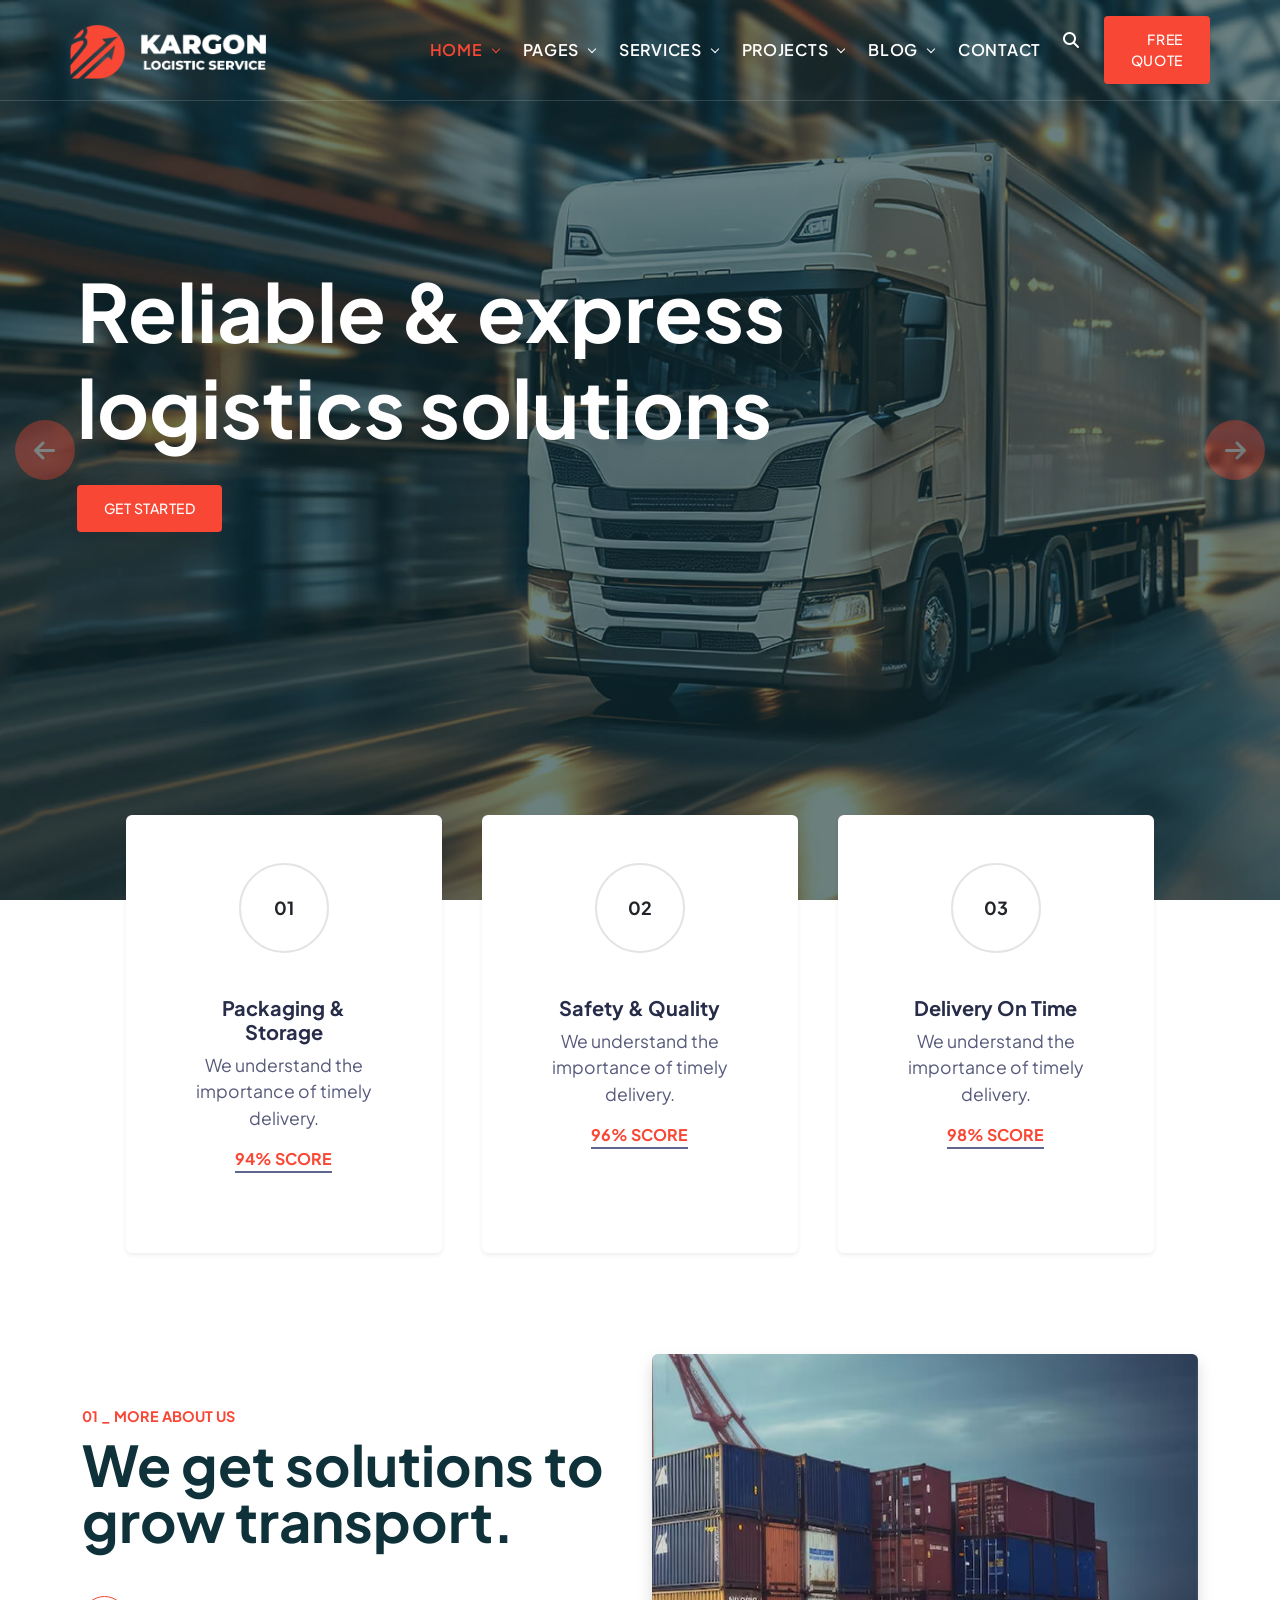
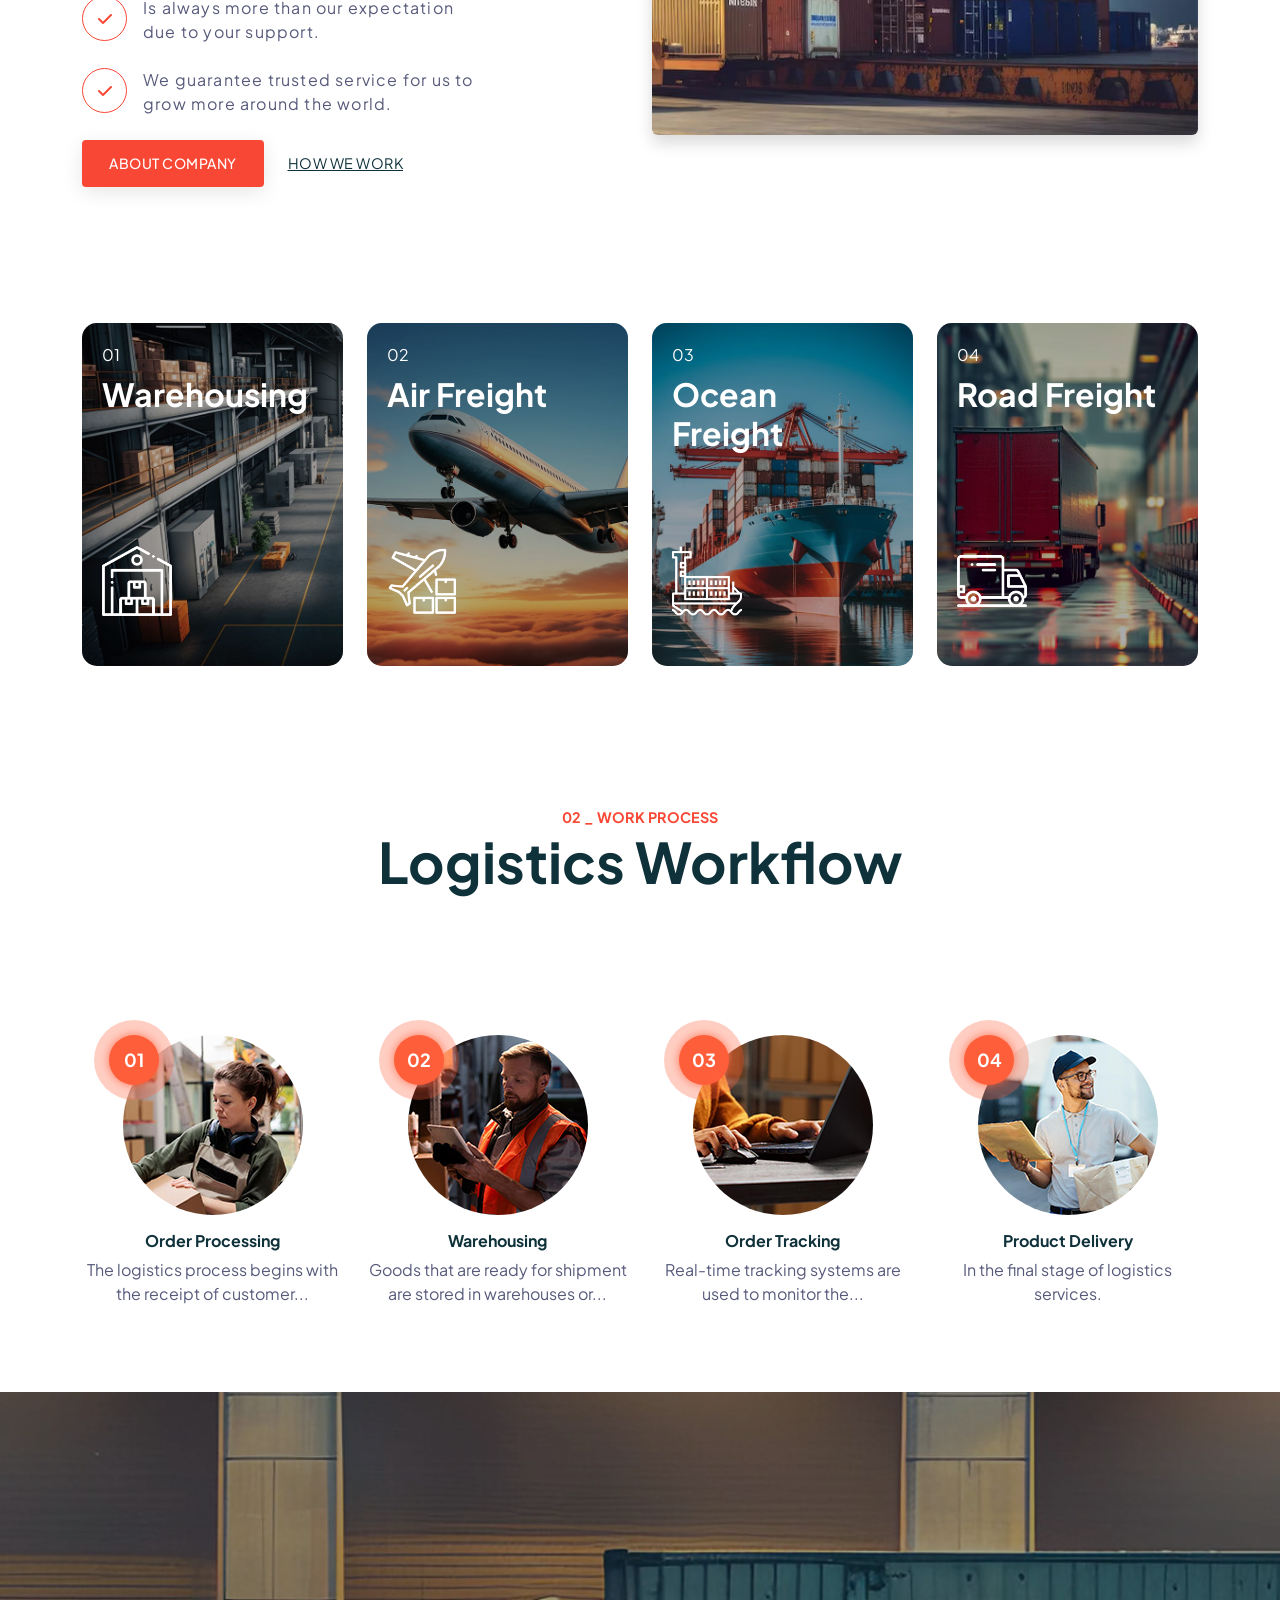
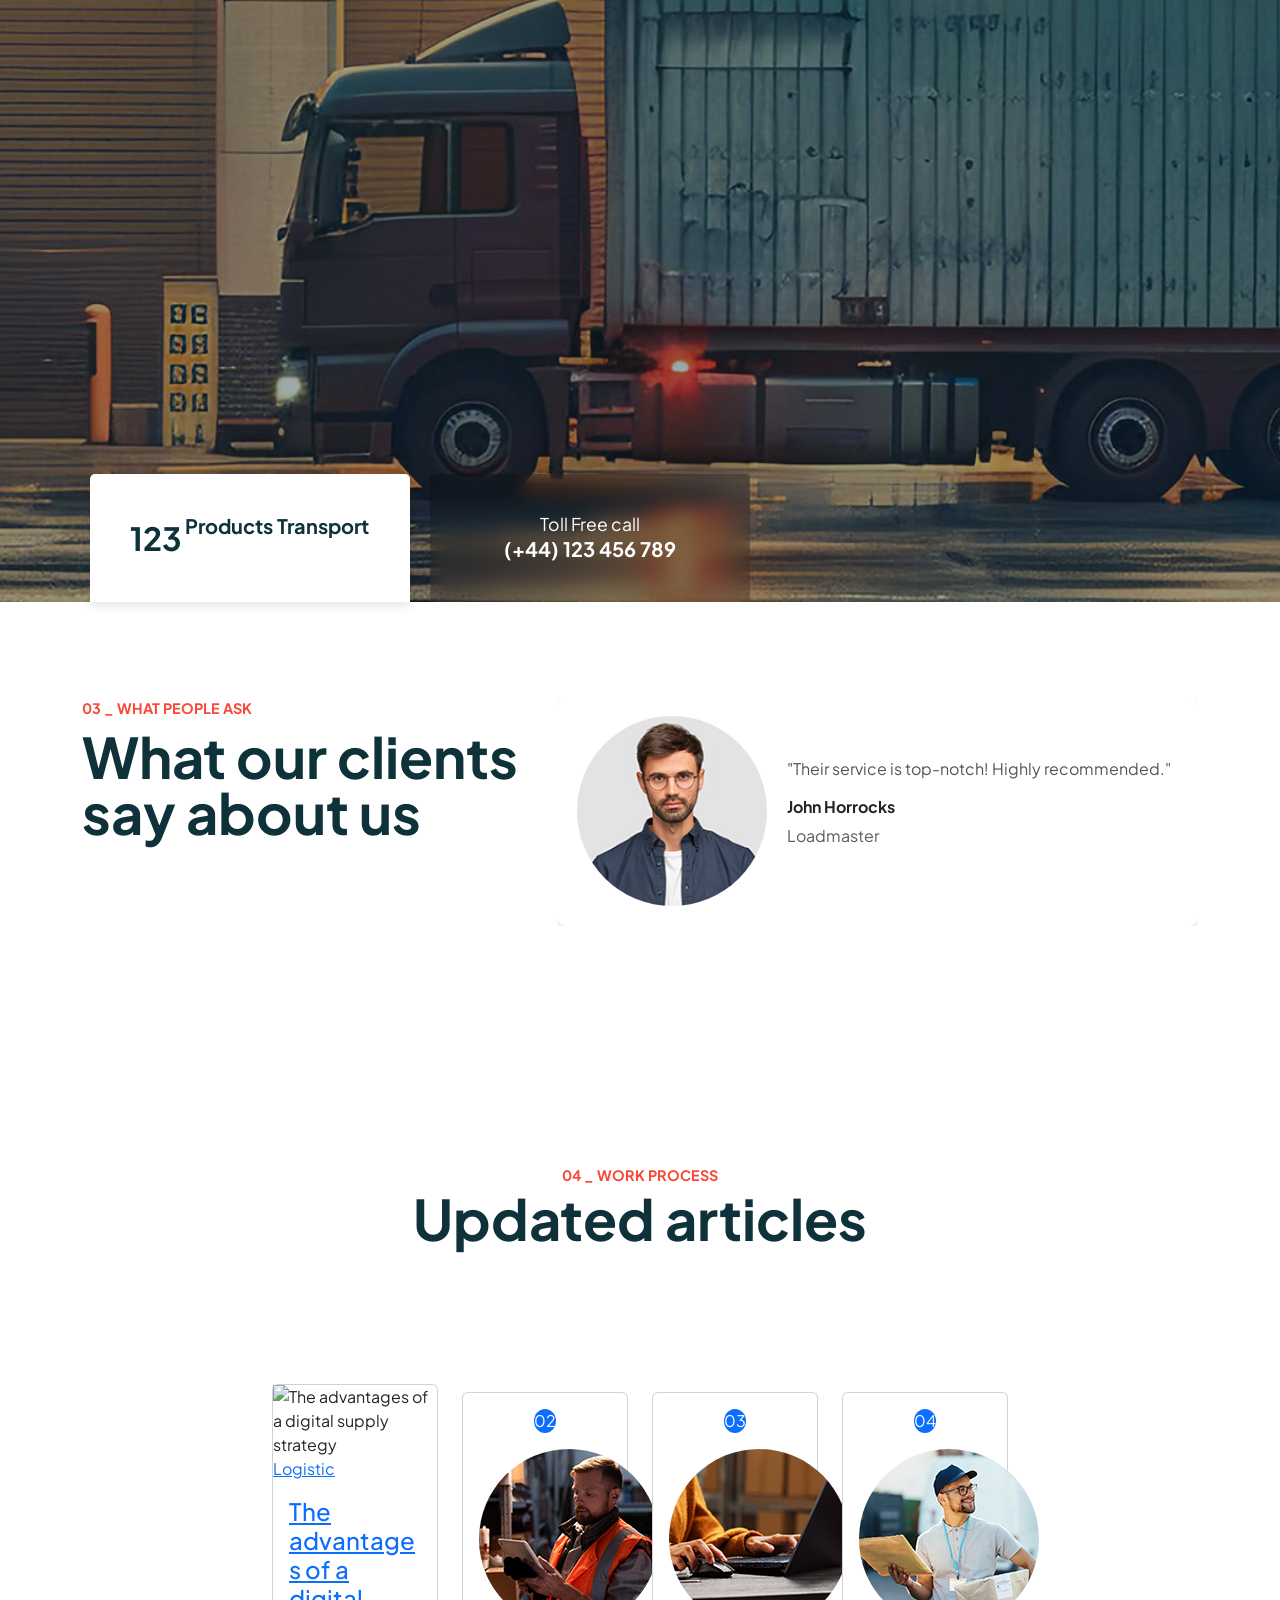
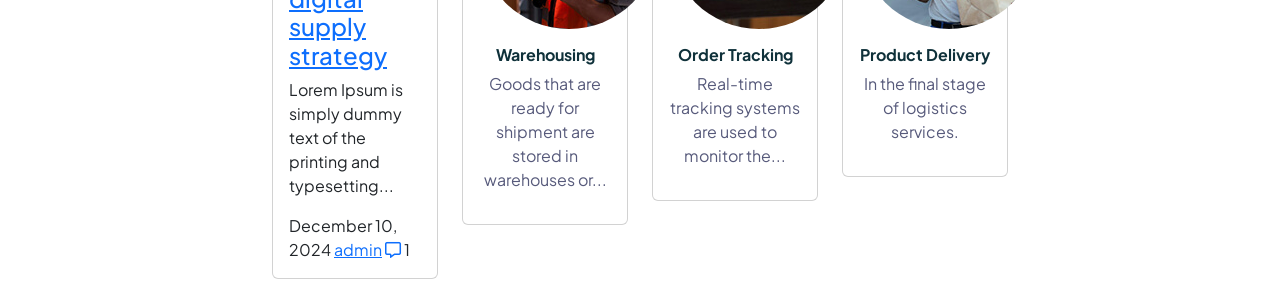
==== index.html @ d4afde2c "code push" ====
<!doctype html>
<html lang="en">

<head>
  <meta charset="utf-8">
  <meta name="viewport" content="width=device-width, initial-scale=1">
  <title>Website</title>
  <link href="https://cdn.jsdelivr.net/npm/bootstrap@5.3.3/dist/css/bootstrap.min.css" rel="stylesheet" />
  <link rel="stylesheet" href="https://cdnjs.cloudflare.com/ajax/libs/font-awesome/6.7.2/css/all.min.css">
  <link href="https://fonts.googleapis.com/css2?family=Inter:wght@100..900&family=Poppins:wght@100..900&display=swap"
    rel="stylesheet">
  <link rel="stylesheet" href="./css/style.css">
  <link rel="stylesheet" href="./css/media.css">
  <link rel="icon" type="image/x-icon" href="./images/fevicon.png">
</head>
<body>
  <!-- header start -->
  <header class="border-bottom border-color-light-white">
    <div class="container-sm px-0 py-2">
      <nav class="navbar navbar-expand-lg">
        <div class="row align-items-center w-100 d-flex justify-content-sm-between">
          <div class="col-6 col-md-3">
            <a class="navbar-brand" href="http://127.0.0.1:5500/">
              <img src="./images/Logo.png" alt="Logo" class="img-fluid mt-1">
            </a>
          </div>
          <div class="col-6 col-md-3 text-end d-lg-none">
            <span class="me-3">
              <i class="fa-solid fa-magnifying-glass mt-2 text-white"></i>
            </span>
            <button class="navbar-toggler custom-toggler border-0" type="button" data-bs-toggle="collapse"
              data-bs-target="#navbarNav" aria-controls="navbarNav" aria-expanded="false"
              aria-label="Toggle navigation">
              <span class="navbar-toggler-icon"></span>
            </button>
          </div>
          <div class="col-6 col-lg-6 collapse navbar-collapse" id="navbarNav">
            <ul class="navbar-nav me-auto  gap-4">
              <li class="nav-item dropdown">
                <a class="nav-link text-uppercase downarrow active fw-semibold" href="#" id="navbarDropdownHome"
                  role="button" data-bs-toggle="dropdown" aria-expanded="false">
                  Home
                </a>
                <ul class="dropdown-menu" aria-labelledby="navbarDropdown1">
                  <li><a class="dropdown-item active" href="#">Home 01</a></li>
                  <li><a class="dropdown-item" href="#">Home 02 - Dark Menu</a></li>
                  <li><a class="dropdown-item" href="#">Home 03</a></li>
                </ul>
              </li>
              <li class="nav-item dropdown">
                <a class="nav-link text-uppercase downarrow fw-semibold text-white text-primary-hover" href="#"
                  id="navbarDropdownHome" role="button" data-bs-toggle="dropdown" aria-expanded="false">
                  pages
                </a>
                <ul class="dropdown-menu" aria-labelledby="navbarDropdown2">
                  <li><a class="dropdown-item" href="#">About Us</a></li>
                  <li><a class="dropdown-item" href="#">Our History</a></li>
                  <li><a class="dropdown-item" href="#">Pricing</a></li>
                  <li><a class="dropdown-item" href="#">FAQ's</a></li>
                  <li>
                    <a class="dropdown-item" href="#">Our Team</a>
                    <ul class="dropdown-menu">
                      <li><a class="dropdown-item" href="#">Our Team</a></li>
                      <li><a class="dropdown-item" href="#">Team Details</a></li>
                    </ul>
                  </li>
                  <li><a class="dropdown-item" href="#">Testimonials</a></li>
                  <li><a class="dropdown-item" href="#">Clients</a></li>
                  <li><a class="dropdown-item" href="#">Others</a>
                    <ul class="dropdown-menu">
                      <li><a class="dropdown-item" href="#">Error 404 Page</a></li>
                      <li><a class="dropdown-item" href="#">Terms and Conditions</a></li>
                      <li><a class="dropdown-item" href="#">Privacy Policy</a></li>

                    </ul>
                  </li>
                </ul>
              </li>
              <li class="nav-item dropdown">
                <a class="nav-link text-uppercase downarrow fw-semibold text-white text-primary-hover" href="#"
                  id="navbarDropdownHome" role="button" data-bs-toggle="dropdown" aria-expanded="false">
                  services
                </a>
                <ul class="dropdown-menu" aria-labelledby="navbarDropdown2">
                  <li><a class="dropdown-item" href="#">All Services</a></li>
                  <li><a class="dropdown-item" href="#">Warehousing</a></li>
                  <li><a class="dropdown-item" href="#">Air Freight</a></li>
                  <li><a class="dropdown-item" href="#">Ocen Freight</a></li>
                  <li><a class="dropdown-item" href="#">Road Freight</a></li>
                  <li><a class="dropdown-item" href="#">Rail Freight</a></li>
                  <li><a class="dropdown-item" href="#">Logistic Solution</a></li>
                </ul>
              </li>
              <li class="nav-item dropdown">
                <a class="nav-link text-uppercase downarrow fw-semibold text-white text-primary-hover" href="#"
                  id="navbarDropdownHome" role="button" data-bs-toggle="dropdown" aria-expanded="false">
                  projects
                </a>
                <ul class="dropdown-menu" aria-labelledby="navbarDropdown2">
                  <li><a class="dropdown-item" href="#">Projects Grid</a>
                    <ul class="dropdown-menu">
                      <li><a class="dropdown-item" href="#">2 Columns</a></li>
                      <li><a class="dropdown-item" href="#">3 Columns - standard</a></li>
                      <li><a class="dropdown-item" href="#">4 Columns</a></li>
                    </ul>
                  </li>
                  <li><a class="dropdown-item" href="#">Project Details</a></li>
                </ul>
              </li>
              <li class="nav-item dropdown">
                <a class="nav-link text-uppercase downarrow fw-semibold text-white text-primary-hover" href="#"
                  id="navbarDropdownHome" role="button" data-bs-toggle="dropdown" aria-expanded="false">
                  Blog
                </a>
                <ul class="dropdown-menu" aria-labelledby="navbarDropdown2">
                  <li><a class="dropdown-item" href="#">Blog Default</a></li>
                  <li><a class="dropdown-item" href="#">Blog Grid</a></li>
                  <li><a class="dropdown-item" href="#">Blog Details</a></li>
                </ul>
              </li>
              <li class="nav-item dropdown">
                <a class="nav-link text-uppercase fw-semibold text-white" href="#" id="navbarDropdownHome" role="button"
                  data-bs-toggle="dropdown" aria-expanded="false">
                  contact
                </a>
              </li>
            </ul>
          </div>
        </div>
        <div class="col-12 col-lg-3 text-end right-section">
          <ul class="d-flex justify-content-end navbar-nav">
            <li class="nav-item">
              <a class="nav-link" href="/" id="search-toggle">
                <span class="me-3">
                  <i class="fa-solid fa-magnifying-glass mt-2 text-white"></i>
                </span>
              </a>
            </li>
            <li class="d-none d-xl-inline-block"><a class="primary-btn md text-white bg-color" href="/"><span>Free
            Quote</span></a></li>
          </ul>
        </div>
      </nav>
    </div>
  </header>
  <!-- header end -->
  <!-- Banner start -->
  <section>
    <div id="carouselExampleFade" class="carousel slide carousel-fade" data-bs-ride="carousel" data-bs-interval="2000">
      <div class="carousel-inner background-carousel">
        <div class="carousel-item carousel-item1 active">
          <div class="carousel-overlay"></div>
          <div class="carousel-caption d-md-block">
            <h1>Reliable & express <br> logistics solutions</h1>
            <a class="primary-btn md text-white bg-color" href="/"><span>get started</span></a>
          </div>
        </div>
        <div class="carousel-item carousel-item2">
          <div class="carousel-overlay"></div>
          <div class="carousel-caption d-md-block">
            <h1>Transport your <br> cargo everywhere</h1>
            <a class="primary-btn md text-white bg-color" href="/"><span>get started</span></a>

          </div>
        </div>
        <div class="carousel-item carousel-item3">
          <div class="carousel-overlay"></div>
          <div class="carousel-caption d-md-block">
            <h1>Provide simple <br> warehousing</h1>

            <a class="primary-btn md text-white bg-color" href="/"><span>get started</span></a>
          </div>
        </div>
      </div>
      <button class="carousel-control-prev slider-btn" type="button" data-bs-target="#carouselExampleFade"
        data-bs-slide="prev">
        <i class="fa-solid fa-arrow-left bg-color"></i>
        <span class="visually-hidden">Previous</span>
      </button>
      <button class="carousel-control-next slider-btn" type="button" data-bs-target="#carouselExampleFade"
        data-bs-slide="next">
        <i class="fa-solid fa-arrow-right bg-color"></i>
        <span class="visually-hidden">Next</span>

      </button>
    </div>
  </section>
  <!-- Banner end -->
  <!-- Banner-cards-section-start -->
  <section>
    <div class="custom-class">
      <div class="container-sm">
        <div class="row text-center mx-lg-4">
          <div class="col-12 col-md-6 col-lg-4 mb-3">
            <div class="card text-center border-radius-5 h-100 border-0 shadow-sm p-5 custom-card">
              <div class="feature-number">
                <span class="text-dark fw-bolder">01</span>
              </div>
              <div class="card-body">
                <h3 class="info-color fs-5 fw-bolder">Packaging & Storage</h3>
                <p class="display-28 text-light">
                  We understand the <br> importance of timely delivery.
                </p>
                <p class="text-uppercase fw-bolder d-inline-block primary-color second-para">
                  94% Score
                </p>
              </div>
            </div>
          </div>
          <div class="col-12 col-md-6 col-lg-4 mb-3">
            <div class="card text-center border-radius-5 h-100 border-0 shadow-sm p-5 custom-card">
              <div class="feature-number">
                <span class="text-dark fw-bolder">02</span>
              </div>
              <div class="card-body">
                <h3 class="info-color fs-5 fw-bolder">Safety & Quality</h3>
                <p class="display-28 text-light">
                  We understand the <br> importance of timely delivery.
                </p>
                <p class="text-uppercase fw-bolder d-inline-block primary-color second-para">
                  96% Score
                </p>
              </div>
            </div>
          </div>
          <div class="col-12 col-md-6 col-lg-4 mb-3">
            <div class="card text-center border-radius-5 h-100 border-0 shadow-sm p-5 custom-card">
              <div class="feature-number">
                <span class="text-dark fw-bolder">03</span>
              </div>
              <div class="card-body">
                <h3 class="info-color fs-5 fw-bolder">Delivery On Time</h3>
                <p class="display-28 text-light">
                  We understand the <br> importance of timely delivery.
                </p>
                <p class="text-uppercase fw-bolder d-inline-block primary-color second-para">
                  98% Score
                </p>
              </div>
            </div>
          </div>
        </div>
      </div>
    </div>
  </section>
  <!-- Banner-cards-section-end -->
  <!-- more-about-section-start -->
  <section>
    <div class="container">
      <div class="row">
        <div class="col-12 col-md-6 lh-4 pb-5 hidden">
          <div class="left-content">
            <span class="primary-color text-uppercase fw-bold lh-1 display-30 mb-5">
              01 _ more about us
            </span>
            <h2 class="heading-color display-4 fw-bolder lh-1 mt-2 mb-5">
              We get solutions to grow transport.
            </h2>
          </div>
          <div class="about-sec-service d-flex gap-3 mt-4 mb-4">
            <i class="fa-solid fa-check primary-color"></i>
            <div class="about-sec-service-list">
              <p class="mb-0 w-xl-70 w-xxl-55 text-light">
                Is always more than our expectation <br /> due to your support.
              </p>
            </div>

          </div>
          <div class="about-sec-service d-flex gap-3 mt-4 mb-4">
            <i class="fa-solid fa-check primary-color"></i>
            <div class="about-sec-service-list">
              <p class="mb-0 w-xl-70 w-xxl-55 text-light">
                We guarantee trusted service for us to <br> grow more around the world.
              </p>
            </div>

          </div>
          <div class="about-btn-sec mt-4 mb-3 gap-4 d-flex">
            <a class="primary-btn md text-white bg-color" href="/"><span>About Company</span></a>
            <a href="/" class="link align-items-center d-flex text-uppercase display-30 text-primary-hover">How we
              work</a>
          </div>
        </div>
        <div class="col-12 col-md-6 text-center">
          <div class="right-image">
            <img src="./images/About.jpg" alt="About" class="img-fluid rounded shadow" />
          </div>
        </div>
      </div>

    </div>

  </section>

  <!-- more-about-section-end -->
  <!-- hover-cards-start -->
  <section>
    <div class="container mt-5 mb-5 text-center hidden">
      <div class="row">
        <div class="col-12 col-sm-8 col-md-6 col-xl-3 mt-4 mx-auto">
          <div class="card-style04">
            <img src="./images/service-11.jpg" alt="Card Image">
            <div class="opacity-light"></div>
            <div class="card-overlay"></div>
            <div class="card-content">
              <div class="card-custom-1 text-start">
                <span class="text-white d-block mb-2 position-relative z-index-1">01</span>
                <h5 class="fw-bolder text-white mt-2 fs-2 text-primary-hover"><a href="#"
                    class="text-white text-decoration-none">Warehousing</a></h5>
                <div class="card-hover-icon">
                  <img src="./images/icon-10.png" alt="Icon" width="50">
                </div>
              </div>
              <div class="card-data">
                <p class="card-text">It must be aligned within a firm to have the most efficient effect.</p>
                <a href="/"
                  class="link align-items-center d-flex text-uppercase text-primary-hover text-white display-30 fw-semibold">Read
                  More</a>
              </div>
            </div>
          </div>
        </div>
        <div class="col-12 col-sm-8 col-md-6 col-xl-3 mt-4 mx-auto">
          <div class="card-style04">
            <img src="./images/service-12.jpg" alt="Card Image">
            <div class="opacity-light"></div>
            <div class="card-overlay"></div>
            <div class="card-content">
              <div class="card-custom-1 text-start">
                <span class="text-white d-block mb-2 position-relative z-index-1">02</span>
                <h5 class="fw-bolder text-white mt-2 fs-2 text-primary-hover"><a href="#"
                    class="text-white text-decoration-none">Air Freight</a></h5>
                <div class="card-hover-icon">
                  <img src="./images/icon-11.png" alt="Icon" width="50">
                </div>
              </div>
              <div class="card-data">
                <p class="card-text">It must be aligned within a firm to have the most efficient effect.</p>
                <a href="/"
                  class="link align-items-center d-flex text-uppercase text-primary-hover text-white display-30 fw-semibold">Read
                  More</a>
              </div>
            </div>
          </div>
        </div>
        <div class="col-12 col-sm-8 col-md-6 col-xl-3 mt-4 mx-auto">
          <div class="card-style04">
            <img src="./images/service-13.jpg" alt="Card Image">
            <div class="opacity-light"></div>
            <div class="card-overlay"></div>
            <div class="card-content">
              <div class="card-custom-1 text-start">
                <span class="text-white d-block mb-2 position-relative z-index-1">03</span>
                <h5 class="fw-bolder text-white mt-2 fs-2 text-primary-hover"><a href="#"
                    class="text-white text-decoration-none">Ocean Freight</a></h5>
                <div class="card-hover-icon">
                  <img src="./images/icon-12.png" alt="Icon" width="50">
                </div>
              </div>
              <div class="card-data">
                <p class="card-text">It must be aligned within a firm to have the most efficient effect.</p>
                <a href="/"
                  class="link align-items-center d-flex text-uppercase text-primary-hover text-white display-30 fw-semibold">Read
                  More</a>
              </div>
            </div>
          </div>
        </div>
        <div class="col-12 col-sm-8 col-md-6 col-xl-3 mt-4 mx-auto">
          <div class="card-style04">
            <img src="./images/service-14.jpg" alt="Card Image">
            <div class="opacity-light"></div>
            <div class="card-overlay"></div>
            <div class="card-content">
              <div class="card-custom-1 text-start">
                <span class="text-white d-block mb-2 position-relative z-index-1">04</span>
                <h5 class="fw-bolder text-white mt-2 fs-2 text-primary-hover"><a href="#"
                    class="text-white text-decoration-none">Road Freight</a></h5>
                <div class="card-hover-icon">
                  <img decoding="async" src="./images/icon-13.png" alt="Icon" width="50">
                </div>
              </div>
              <div class="card-data">
                <p class="card-text">It must be aligned within a firm to have the most efficient effect.</p>
                <a href="/"
                  class="link align-items-center d-flex text-uppercase text-primary-hover text-white display-30 fw-semibold">Read
                  More</a>
              </div>
            </div>
          </div>
        </div>
      </div>
    </div>
  </section>
  <!-- hover-cards-end -->
  <!-- Logistics workflow sec start -->
  <section class="py-5 hidden">
    <div class="container">
      <div class="row justify-content-center text-center my-5">
        <div class="col-12">
          <span class="primary-color text-uppercase fw-bold lh-1 display-30 d-block mb-2">
            02 _ Work Process
          </span>
          <h2 class="heading-color display-4 fw-bolder lh-1 mt-2 mb-5">
            Logistics Workflow
          </h2>
        </div>
      </div>
      <div class="workflow-section hidden mb-4">
      <div class="row justify-content-center g-4">
        <div class="col-12 col-sm-6 col-md-4 col-xl-3">
          <div class="workflow-step text-center position-relative">
            <div class="step-number text-white">01</div>
            <img src="./images/process-01.jpg" alt="Order Processing" class="step-image rounded-circle mb-3">
            <h4 class="step-title fs-6 fw-bolder heading-color">Order Processing</h4>
            <p class="step-text text-light">The logistics process begins with the receipt of customer...</p>
          </div>
        </div>
        <div class="col-12 col-sm-6 col-md-4 col-xl-3">
          <div class="workflow-step text-center position-relative">
            <div class="step-number text-white">02</div>
            <img src="./images/process-02.jpg" alt="Warehousing" class="step-image rounded-circle mb-3">
            <h4 class="step-title fs-6 fw-bolder heading-color">Warehousing</h4>
            <p class="step-text text-light">Goods that are ready for shipment are stored in warehouses or...</p>
          </div>
        </div>
        <div class="col-12 col-sm-6 col-md-4 col-xl-3">
          <div class="workflow-step text-center position-relative">
            <div class="step-number text-white">03</div>
            <img src="./images/process-03.jpg" alt="Order Tracking" class="step-image rounded-circle mb-3">
            <h4 class="step-title fs-6 fw-bolder heading-color">Order Tracking</h4>
            <p class="step-text text-light">Real-time tracking systems are used to monitor the...</p>
          </div>
        </div>
        <div class="col-12 col-sm-6 col-md-4 col-xl-3">
          <div class="workflow-step text-center position-relative">
            <div class="step-number text-white">04</div>
            <img src="./images/process-04.jpg" alt="Product Delivery" class="step-image rounded-circle mb-3">
            <h4 class="step-title fs-6 fw-bolder heading-color">Product Delivery</h4>
            <p class="step-text text-light">In the final stage of logistics services.</p>
          </div>
        </div>
      </div>
    </div>
    </div>
  </section>
  <!-- Logistics workflow sec end -->
  <!-- products-transport-strat -->
   <section>
    <div class="container-fluid py-5 hidden" id="counterSection">
      <div class="row">
          <div class="col-12 Transport-sec">
              <div class="counter-section">
                  <div class="counter-box" data-aos="fade-up">
                      <span class="counter heading-color fs-2 fw-bolder" data-target="426">0</span>
                      <h5 class="heading-color fw-bolder fs-5">Products Transport</h5>
                  </div>
                  <div class="counter-box1" data-aos="fade-up" data-aos-delay="200">
                      <small class="text-white display-28">Toll Free call</small>
                      <h5 class="mb-0 text-white fw-bolder">(+44) 123 456 789</h5>
                  </div>
              </div>
          </div>
      </div>
  </div>
  </section>
   <!-- products-transport-end -->
    <!-- what-people-ask-sec-start -->
    <section class="testimonials-section py-5 my-5">
      <div class="container">
          <div class="row">
              <div class="col-md-5">
                  <div class="left-content">
                    <span class="primary-color text-uppercase fw-bold lh-1 display-30 mb-5">
                      03 _ what people ask
                    </span>
                    <h2 class="heading-color display-4 fw-bolder lh-1 mt-2 mb-5">
                      What our clients say about us
                    </h2>
                  </div>
              </div>
              <div class="col-md-7">
                  <div id="testimonialCarousel" class="carousel slide" data-bs-ride="carousel">
                      <div class="carousel-inner">
                          <div class="carousel-item active">
                              <div class="testimonial-card">
                                  <div class="testimonial-img">
                                      <img src="./images/avatar-05.jpg" alt="User 1">
                                  </div>
                                  <div class="testimonial-text">
                                      <p>"Their service is top-notch! Highly recommended."</p>
                                      <h6>John Horrocks</h6>
                                      <p class="text-muted small">Loadmaster</p>
                                  </div>
                              </div>
                          </div>
                          <div class="carousel-item">
                              <div class="testimonial-card">
                                  <div class="testimonial-img">
                                      <img src="./images/avatar-06.jpg" alt="User 2">
                                  </div>
                                  <div class="testimonial-text">
                                      <p>"Amazing experience with their team!"</p>
                                      <h6>Sarah Williams</h6>
                                      <p class="text-muted small">Customer</p>
                                  </div>
                              </div>
                          </div>
                          <div class="carousel-item">
                              <div class="testimonial-card">
                                  <div class="testimonial-img">
                                      <img src="./images/avatar-07.jpg" alt="User 3">
                                  </div>
                                  <div class="testimonial-text">
                                      <p>"Would definitely work with them again!"</p>
                                      <h6>Michael Scott</h6>
                                      <p class="text-muted small">Business Owner</p>
                                  </div>
                              </div>
                          </div>
                      </div>
                  </div>
              </div>  
          </div>
      </div>
  </section>
    <!-- what-people-ask-sec-end -->
     <!-- updates-articles-strat -->
     <section class="py-5 hidden">
      <div class="container">
        <div class="row justify-content-center text-center my-5">
          <div class="col-12">
            <span class="primary-color text-uppercase fw-bold lh-1 display-30 d-block mb-2">
              04 _ Work Process
            </span>
            <h2 class="heading-color display-4 fw-bolder lh-1 mt-2 mb-5">
              Updated articles
            </h2>
          </div>
        </div>
        <div class="workflow-section hidden mb-4">
          <div class="row justify-content-center g-4">
            <div class="col-sm-6 col-xl-2 mt-3">
              <div class="card">
                <div class="card-img">
                  <img src="https://kargonwp.websitelayout.net/wp-content/uploads/2024/12/blog-01.jpg" alt="The advantages of a digital supply strategy">
                  <div class="tags"><a href="#">Logistic</a></div>
                </div>
            
                <div class="card-body">
                  <h4><a href="#">The advantages of a digital supply strategy</a></h4>
                  <p>Lorem Ipsum is simply dummy text of the printing and typesetting...</p>
                  <div class="author-info">
                    <span class="date">December 10, 2024</span>
                    <span class="author"><a href="#">admin</a></span>
                    <span class="likes"><i class="fa-regular fa-message text-primary"></i> 1</span>
                  </div>
                </div>
              </div>
            </div>
            
            <div class="col-12 col-sm-6 col-md-4 col-xl-2">
              <div class="card text-center position-relative">
                <div class="card-body">
                  <div class="step-number text-white bg-primary rounded-circle d-inline-block mb-3">02</div>
                  <img src="./images/process-02.jpg" alt="Warehousing" class="step-image rounded-circle mb-3">
                  <h4 class="step-title fs-6 fw-bolder heading-color">Warehousing</h4>
                  <p class="step-text text-light">Goods that are ready for shipment are stored in warehouses or...</p>
                </div>
              </div>
            </div>
            <div class="col-12 col-sm-6 col-md-4 col-xl-2">
              <div class="card text-center position-relative">
                <div class="card-body">
                  <div class="step-number text-white bg-primary rounded-circle d-inline-block mb-3">03</div>
                  <img src="./images/process-03.jpg" alt="Order Tracking" class="step-image rounded-circle mb-3">
                  <h4 class="step-title fs-6 fw-bolder heading-color">Order Tracking</h4>
                  <p class="step-text text-light">Real-time tracking systems are used to monitor the...</p>
                </div>
              </div>
            </div>
            <div class="col-12 col-sm-6 col-md-4 col-xl-2">
              <div class="card text-center position-relative">
                <div class="card-body">
                  <div class="step-number text-white bg-primary rounded-circle d-inline-block mb-3">04</div>
                  <img src="./images/process-04.jpg" alt="Product Delivery" class="step-image rounded-circle mb-3">
                  <h4 class="step-title fs-6 fw-bolder heading-color">Product Delivery</h4>
                  <p class="step-text text-light">In the final stage of logistics services.</p>
                </div>
              </div>
            </div>
          </div>          
      </div>
      </div>
    </section>
     <!-- updates-articles-end -->
  <script src="https://cdn.jsdelivr.net/npm/bootstrap@5.3.3/dist/js/bootstrap.bundle.min.js"></script>
  <script>
    document.addEventListener("DOMContentLoaded", () => {
      const toggler = document.querySelector(".navbar-toggler");

      toggler.addEventListener("click", function () {
        this.classList.toggle("open");
      });
    });
  </script>
  <script>
    window.addEventListener("scroll", function () {
      const header = document.querySelector("header");
      if (window.scrollY > 50) {
        header.classList.add("scrolled");
      } else {
        header.classList.remove("scrolled");
      }
    });
  </script>
  <script>
    document.addEventListener("DOMContentLoaded", () => {
      const elements = document.querySelectorAll(".hidden");

      const scrollHandler = () => {
        elements.forEach((el) => {
          const rect = el.getBoundingClientRect();
          if (rect.top < window.innerHeight - 100) {
            el.classList.add("animate-move-up");
          }
        });
      };

      window.addEventListener("scroll", scrollHandler);
      scrollHandler();
    });
  </script>
  <script>
    document.addEventListener("DOMContentLoaded", () => {
      document.querySelectorAll(".counter").forEach(counter => {
        const target = +counter.dataset.target;
        let count = 0, speed = target / 100;
  
        const updateCounter = () => {
          count < target ? (counter.innerText = Math.floor(count += speed), requestAnimationFrame(updateCounter)) : counter.innerText = target;
        };
  
        new IntersectionObserver((entries, observer) => {
          if (entries[0].isIntersecting) {
            updateCounter();
            observer.unobserve(counter);
          }
        }, { threshold: 0.5 }).observe(counter);
      });
    });
  </script>
<script>
  let currentIndex = 0;
function changeSlide() {
  const slides = document.querySelectorAll(".slide");
  const totalSlides = slides.length;
  slides.forEach((slide, index) => {
    slide.classList.remove("active"); 
    if (index === currentIndex) {
      slide.classList.add("active"); 
    }
  });
  currentIndex = (currentIndex + 1) % totalSlides; 
}
setInterval(changeSlide, 3000);
</script>
</body>
</html>
---- css/style.css ----
@import url('https://fonts.googleapis.com/css2?family=Inter:ital,opsz,wght@0,14..32,100..900;1,14..32,100..900&family=Montserrat:ital,wght@0,100..900;1,100..900&family=Oswald:wght@200..700&family=Plus+Jakarta+Sans:ital,wght@0,200..800;1,200..800&family=Sofia+Sans:ital,wght@0,1..1000;1,1..1000&display=swap');

 *{
    margin: 0%;
    padding: 0%;
    font-family: 'Plus Jakarta Sans', sans-serif;
}
.bg-color{
    background-color: #f94735;
}
.primary-color{
    color: #f94735;
}
.secondery-color{
    background-color: #fff;
}
.info-color{
    color: #272c49;
}
.text-light{
    color: #575a7b !important;
}
.text-primary-hover:hover {
    color: #f94735 !important;
}

.heading-color{
color:#0f313a;
}
.display-28{
    font-size: 1.1rem;
}
.display-30{
    font-size: 0.9rem;
}
/* header start */
header{
    position: fixed;
    z-index: 2;
    width: 100%;
}

.border-color-light-white {
    border-color: rgba(255, 255, 255, 0.15) !important;
}

.navbar-brand img {
    max-height: 63px;
    transition-duration: 0.5s;
}
.primary-btn {
    border-radius: 4px;
    font-size: 14px;
    padding: 13px 27px !important;
    display: inline-block;
    text-transform: uppercase;
    text-decoration: none;
    letter-spacing: 0.5px;
    font-weight: 500;
    -webkit-transition: all 0.3s ease-in-out;
    transition: all 0.3s ease-in-out;
    -webkit-box-shadow: 0 5px 20px rgba(0, 0, 0, 0.1);
    box-shadow: 0 5px 20px rgba(0, 0, 0, 0.1);
}
.primary-btn:hover {
    -webkit-box-shadow: 0 8px 30px 0 rgba(0, 0, 0, 0.15);
    box-shadow: 0 8px 30px 0 rgba(0, 0, 0, 0.15);
    -webkit-transform: translate3d(0, -2px, 0);
    transform: translate3d(0, -2px, 0);
}
.navbar-nav .nav-link.downarrow:after {
    position: absolute;
    top: 16px;
    right: -8px;
    content: "";
    border-style: solid;
    border-width: 0 1px 1px 0;
    display: block;
    height: 6px;
    transform: rotate(45deg);
    transition: border 0.3s ease 0s;
    width: 6px;
}
ul.navbar-nav {
    margin-left: 132px;
}
.navbar-nav li a{
    letter-spacing: 0.7px;
}
  .dropdown-menu a.dropdown-item {
    color: #272c49 !important;
    font-size: 17px;
    font-weight: 600;
    padding: 3px 5px;
}
ul.dropdown-menu a.dropdown-item.active {
    color: #f94735 !important;
    background-color: #fff !important;
}
  
.dropdown-menu li {
    padding: 10px;
}
.navbar-nav .nav-link.active, .navbar-nav .nav-link.show{
    color: #f94735;
}
.navbar-nav .nav-link:hover{
    color: #f94735;
}
  ul.dropdown-menu li {
    display: block;
    position: relative;
    width: 230px;
  }
  ul.dropdown-menu li ul.dropdown-menu {
    display: none;
    position: absolute;
    left: 100%;
    top: 0;
    padding: 0;
    margin: 0;
  }
  ul.dropdown-menu li:hover > ul.dropdown-menu {
    display: block; 
  }
.dropdown-menu a.dropdown-item.active{
    color: #f94735;
}
 
header.scrolled {
    background-color: white; 
    border-bottom: 1px solid #ddd; 
    transition: background-color 0.3s, color 0.3s;
    box-shadow: 0px 4px 6px rgba(0, 0, 0, 0.1); 
  }
  
  header.scrolled .nav-link {
    color: #272c49!important; 
  }
  
  header.scrolled .navbar-brand img {
    filter: brightness(0); 
  }
  
  header.scrolled .fa-magnifying-glass {
    color: #272c49!important; 
  }
  
/* 
.nav-item.dropdown:hover .dropdown-menu {
    display: block;
    margin-top: 0; 
  }
  */
/* header end */

/* banner start */
.carousel-item1 {
    background-image: url('../images/slide-01.jpg');
}
.carousel-item2 {
    background-image: url('../images/slide-02.jpg'); 
}
.carousel-item3 {
    background-image: url('../images/slide-03.jpg');
}
.carousel-item:before {
    content: '';
    position: absolute;
    width: 100%;
    height: 100%;
    top: 0;
    left: 0;
    z-index: 1;
}
.background-carousel .carousel-item {
    position: relative;
    min-height: 100vh;
    background-repeat: no-repeat;
    background-size: cover;
    background-position: center;
}
.carousel-overlay {
    content: '';
    position: absolute;
    width: 100%;
    height: 100%;
    top: 0;
    left: 0;
    background: rgba(15, 49, 58, 0.61); 
    z-index: 1;
}
.carousel-caption {
    height: 50vh;
    position: absolute;
    top: 27%;
    left: 6%;
    z-index: 2;
    text-align: left;
    animation: moveUp 1s ease-out;
    animation-fill-mode: both;
}
.carousel-caption h1 {
    font-size: 5rem;
    font-weight: bold;
    margin-bottom: 30px;
}
.carousel-control-prev i,
.carousel-control-next i {
    width: 60px;
    height: 60px;
    border: none;
    border-radius: 50%;
    font-size: 1.5rem;
    display: flex;
    align-items: center;
    justify-content: center;
    opacity: 0.7;
    transition: opacity 0.3s ease-in-out;
}
.carousel-control-prev.slider-btn,
.carousel-control-next.slider-btn{
  width: 7%;
}
.carousel-control-prev i:hover,
.carousel-control-next i:hover {
    opacity: 1;
}
@keyframes moveUp {
    0% {
        transform: translateY(50px);
        opacity: 0;
    }
    100% {
        transform: translateY(0);
        opacity: 1;
    }
}
/* banner end */
/* <!-- Banner-cards-section-start --> */
.custom-class {
    position: relative;
    top: -85px;
    z-index: 1;
}
.custom-card {
    max-width: 95%;
    margin: 0 auto;
    transition: transform 0.3s ease-in-out;
  }
  
  .custom-card:hover {
    transform: translateY(-5px); 
  }
.card .feature-number {
    border: 2px solid #e4e4e4;
    width: 90px;
    height: 90px;
    line-height: 90px;
    margin: 0px auto 27px;
    border-radius: 50%;
    display: flex;
    justify-content: center;
    align-items: center;
    text-align: center;
    font-size: 18px;
}

.card-body .second-para{
    border-bottom: 2px solid #5f6690;
}

/* <!-- Banner-cards-section-end --> */
/* <!-- more-about-section-start --> */
.about-sec-service i {
    border: 1px solid;
    border-radius: 50%;
    height: 45px;
    width: 45px;
    align-items: center;
    display: flex;
    justify-content: center;
}
.about-sec-service-list{
    letter-spacing: 1.2px;
}
.about-btn-sec .link{
    color: #0f313a;
    letter-spacing: 0.5px;
}
.hidden {
    opacity: 0; 
    transform: translateY(50px);
  }
  
  .animate-move-up {
    animation: moveUp 1s ease-out;
    opacity: 1; 
  }
  
/* <!-- more-about-section-end --> */  
/* <!-- hover-cards-start --> */
.card-style04 {
    position: relative;
    overflow: hidden;
    border-radius: 15px;
    transition: transform 0.3s ease, background-size 0.3s ease;
  }

  .card-style04:hover {
    transform: scale(1.05);
  }

  .card-style04 img {
    width: 100%;
    height: auto;
    transition: transform 0.5s ease;
  }

  .card-style04:hover img {
    transform: scale(1.2);
  }

  .opacity-light {
    position: absolute;
    height: 100%;
    width: 100%;
    opacity: 0.3;
    top: 0;
    left: 0;
    background-color: #000;
  }

  .card-style04 .card-overlay {
    opacity: 0;
    position: absolute;
    bottom: 0;
    height: 100%;
    width: 100%;
    transition: opacity 0.5s ease-in-out;
    background-color: rgba(37, 46, 56, 0.8);
  }

  .card-style04:hover .card-overlay {
    opacity: 1;
  }

  .card-style04 .card-content {
    position: absolute;
    top: 0;
    left: 0;
    width: 100%;
    height: 100%;
    z-index: 2;
    display: flex;
    flex-direction: column;
    justify-content: space-between;
    padding: 20px;
  }
  .card-style04 .card-hover-icon {
  position: absolute;
  bottom: 50px;
  margin-top: 10px;
  transition: opacity 0.5s ease, ;
  width: 70px;
  }

  .card-style04:hover .card-hover-icon {
    opacity: 0;
    transform: translateY(-20px);
  }

  .card-style04 .card-data {
    opacity: 0;
    transform: translateY(50px);
    transition: all 0.5s ease-in-out;
    text-align: left;
  }

  .card-style04:hover .card-data {
    opacity: 1;
    transform: translateY(0);
  }

  .card-text {
    color: #fff;
    opacity: 0.8;
    margin-bottom: 10px;
  }

  .btn-link-1 {
    font-size: 14px;
    font-weight: 600;
    text-transform: uppercase;
    text-decoration: none;
    color: #fff;
    border-bottom: 2px solid #fff;
    transition: color 0.3s ease;
  }

  .btn-link-1:hover {
    color: #007bff;
  }
/* <!-- hover-cards-end --> */
/* Logistics-workflow-sec-start */
/* .workflow-section {
    background-image: url('../images/background-image.png'); 
    background-size: cover;
    background-position: center;
    background-repeat: no-repeat;
    padding: 50px 0; 
  } */
  
 .workflow-step {
    position: relative;
  }
  
  .workflow-step .step-number {
    position: absolute;
    left: 20%;
    transform: translateX(-50%);
    background: #ff5e3a; 
    width: 50px;
    height: 50px;
    border-radius: 50%;
    text-align: center;
    line-height: 50px;
    font-weight: bold;
    font-size: 18px;
    z-index: 2;
    box-shadow: 0 0 10px rgba(255, 94, 58, 0.8);
  }
  
  .workflow-step .step-number::before {
    content: "";
    position: absolute;
    top: 50%;
    left: 50%;
    width: 80px;
    height: 80px;
    background: rgba(255, 94, 58, 0.3);
    border-radius: 50%;
    transform: translate(-50%, -50%);
    z-index: -1;
    animation: pulse 1.5s infinite ease-in-out;
  }
  
  @keyframes pulse {
    0% {
      transform: translate(-50%, -50%) scale(1);
      opacity: 0.8;
    }
    50% {
      transform: translate(-50%, -50%) scale(1.2);
      opacity: 0.5;
    }
    100% {
      transform: translate(-50%, -50%) scale(1);
      opacity: 0.8;
    }
  }
  
/* Logistics-workflow-sec-end */
/* <!-- products-transport-strat --> */
.Transport-sec {
    position: relative;
    height: 90vh;
    background-color: rgb(15 49 58 / 40%);
}
.Transport-sec::before {
    content: "";
    position: absolute;
    top: 0;
    left: 0;
    width: 100%;
    height: 100%;
    background-image: url("../images/transport image.jpg");
    background-size: cover;
    background-position: center;
    background-repeat: no-repeat;
    z-index: -1;
}
.counter-section {
    display: flex;
    justify-content: center;
    gap: 20px;
   position: absolute;
   bottom: 0px;
   left: 7%;
}
.counter-box {
    background: white;
    text-align: center;
    border-radius: 5px 5px 0 0;
    box-shadow: 0 4px 10px rgba(0, 0, 0, 0.1);
    width: 320px;
    display: flex;
    justify-content: space-around;
    padding: 40px;
    gap: 2px;
}
.Transport-sec .counter-box1{
    background: rgba(0, 0, 0, 0.2);
    -webkit-backdrop-filter: blur(10px);
    backdrop-filter: blur(10px);
    width: 320px;
    padding: 37px;
    align-items: center;
    text-align: center;
    border-radius: 5px 5px 0 0;
}
.counter-box, .counter-box1 {
    opacity: 0;
    transform: translateY(50px);
    animation: moveUp 1s ease-out forwards;
}
/* <!-- products-transport-end --> */
/* what people ask sec start */
.testimonial-card {
  display: flex;
  align-items: center;
  gap: 20px;
  background: white;
  padding: 20px;
  border-radius: 10px;
  box-shadow: 0 4px 10px rgba(0, 0, 0, 0.1);
}
.testimonial-img img {
  width: 190px;
  height: 190px;
  border-radius: 50%;
}
.testimonial-text p {
  font-size: 16px;
  color: #555;
}
.testimonial-text h6 {
  font-weight: bold;
  margin-top: 5px;
}
/* what people ask sec end */
.card-img img{
    width: 243px;
}
---- css/media.css ----
@media (min-width: 1400px) {
    .container, .container-lg, .container-md, .container-sm, .container-xl, .container-xxl {
        max-width: 1341px;
    }
}
@media (max-width: 1024px) {

    .navbar-toggler:focus{
        box-shadow: none;
      
    }
    .nav-item a span i {
      display: none;
    }
    .navbar-brand img{
        margin-left: 10px;
    }
    ul.navbar-nav {
        margin-left: 14px;
        margin-top: 20px;
    }
    .navbar .right-section{
        display: none;
    }
    .carousel-caption h1{
        font-size: 45px !important;
    }
    .carousel-control-prev.slider-btn,
.carousel-control-next.slider-btn{
    display: none !important;
}
.custom-toggler .navbar-toggler-icon {
    background-image: url("../images/menu.svg")
  }
  

  .custom-toggler.open .navbar-toggler-icon {
    background-image: url("../images/close.svg");
  }
  .navbar-collapse {
    background-color: white;
    margin: 10px auto 0px 12px;
    padding-right: 19px;
}

  .navbar-collapse .nav-link {
    color: black !important; 
  }

  .navbar-collapse .dropdown-menu {
    background-color: white; 
  }

  .navbar-collapse .dropdown-menu .dropdown-item {
    color: black
  
  }
  .custom-class {
    position: relative;
    top: -33px;
    z-index: 1;
}
.counter-section{
  display: block;
}
@media (max-width: 576px) {
  .custom-card {
    padding: 2rem; 
  }
}

@media (min-width: 768px) {
  .custom-card {
    max-width: 350px; 
  }
}

@media (min-width: 1200px) {
  .custom-card {
    max-width: 400px; 
  }
}
}
@media (min-width: 768px) and (max-width: 1024px) {
    .row{
        display: flex;
    justify-content: space-between;
    margin: auto;
    }
    .custom-card {
      max-width: 400px; 
    }
  }
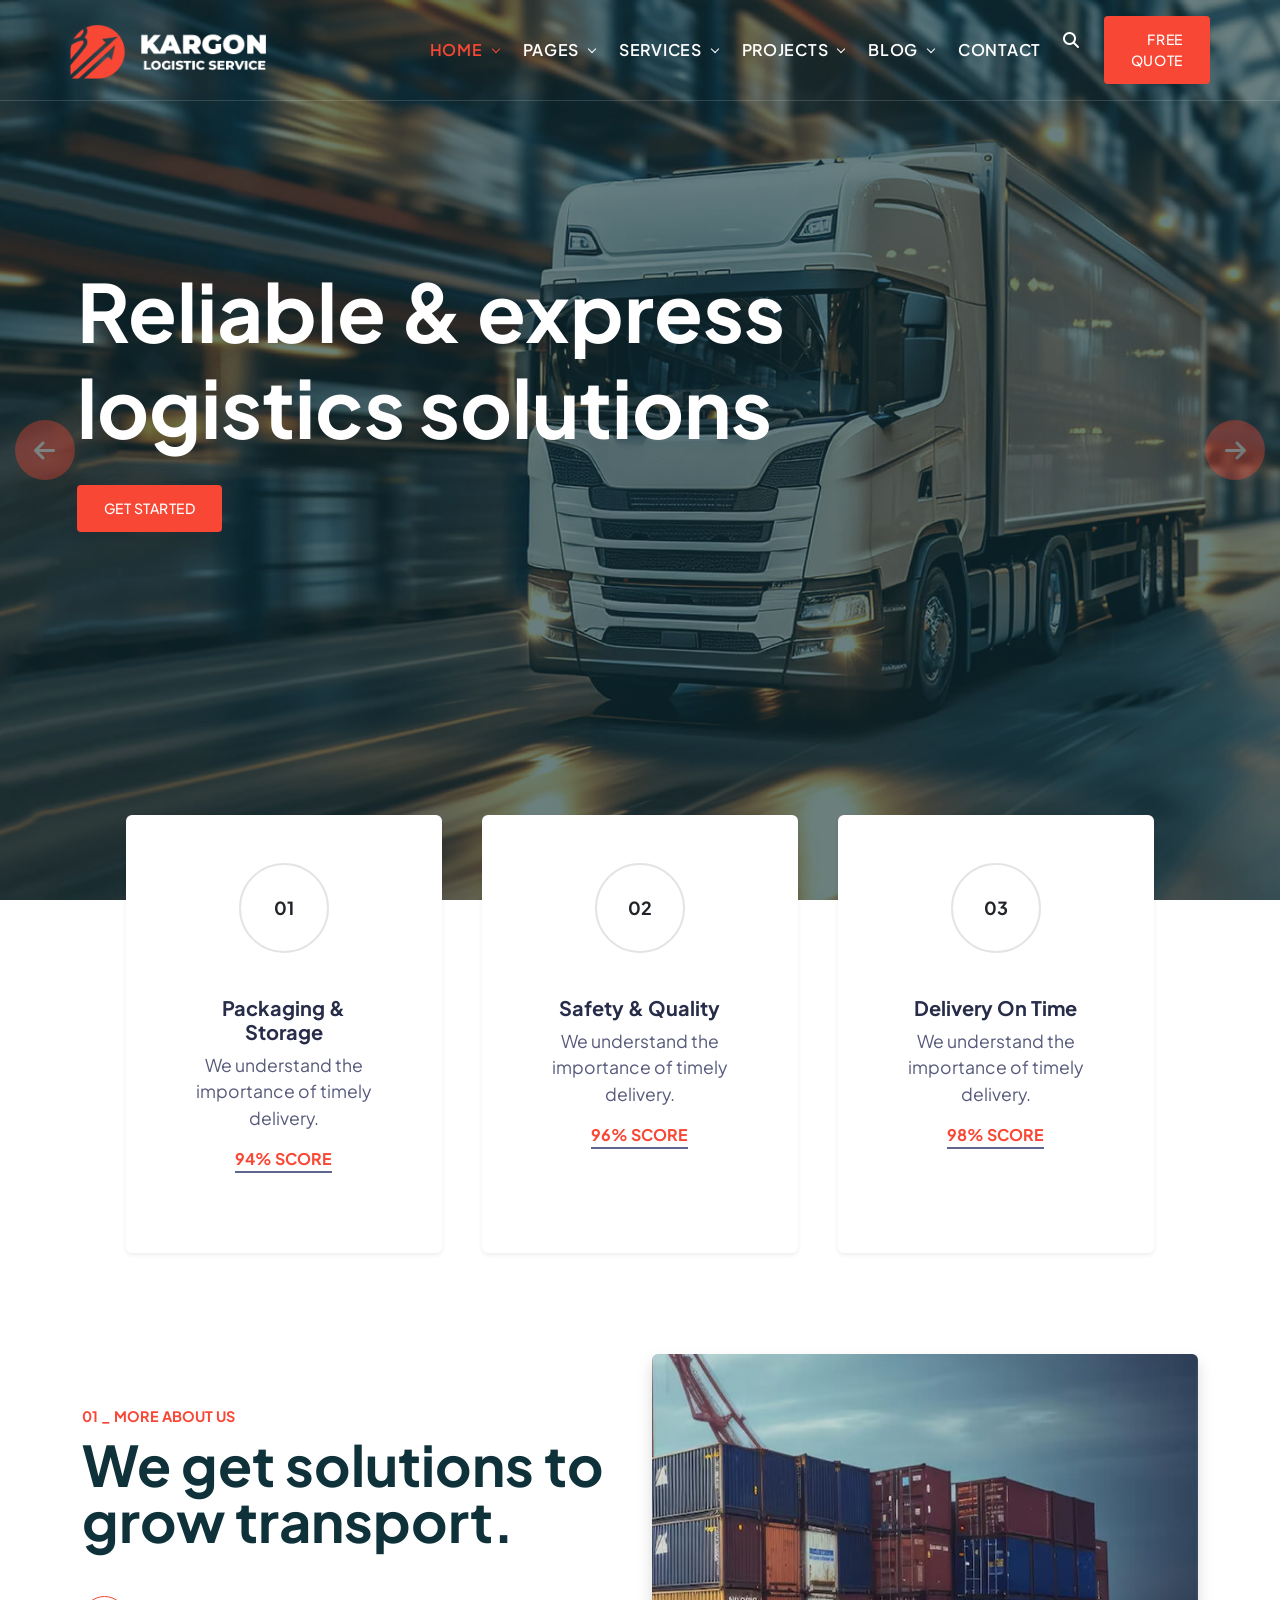
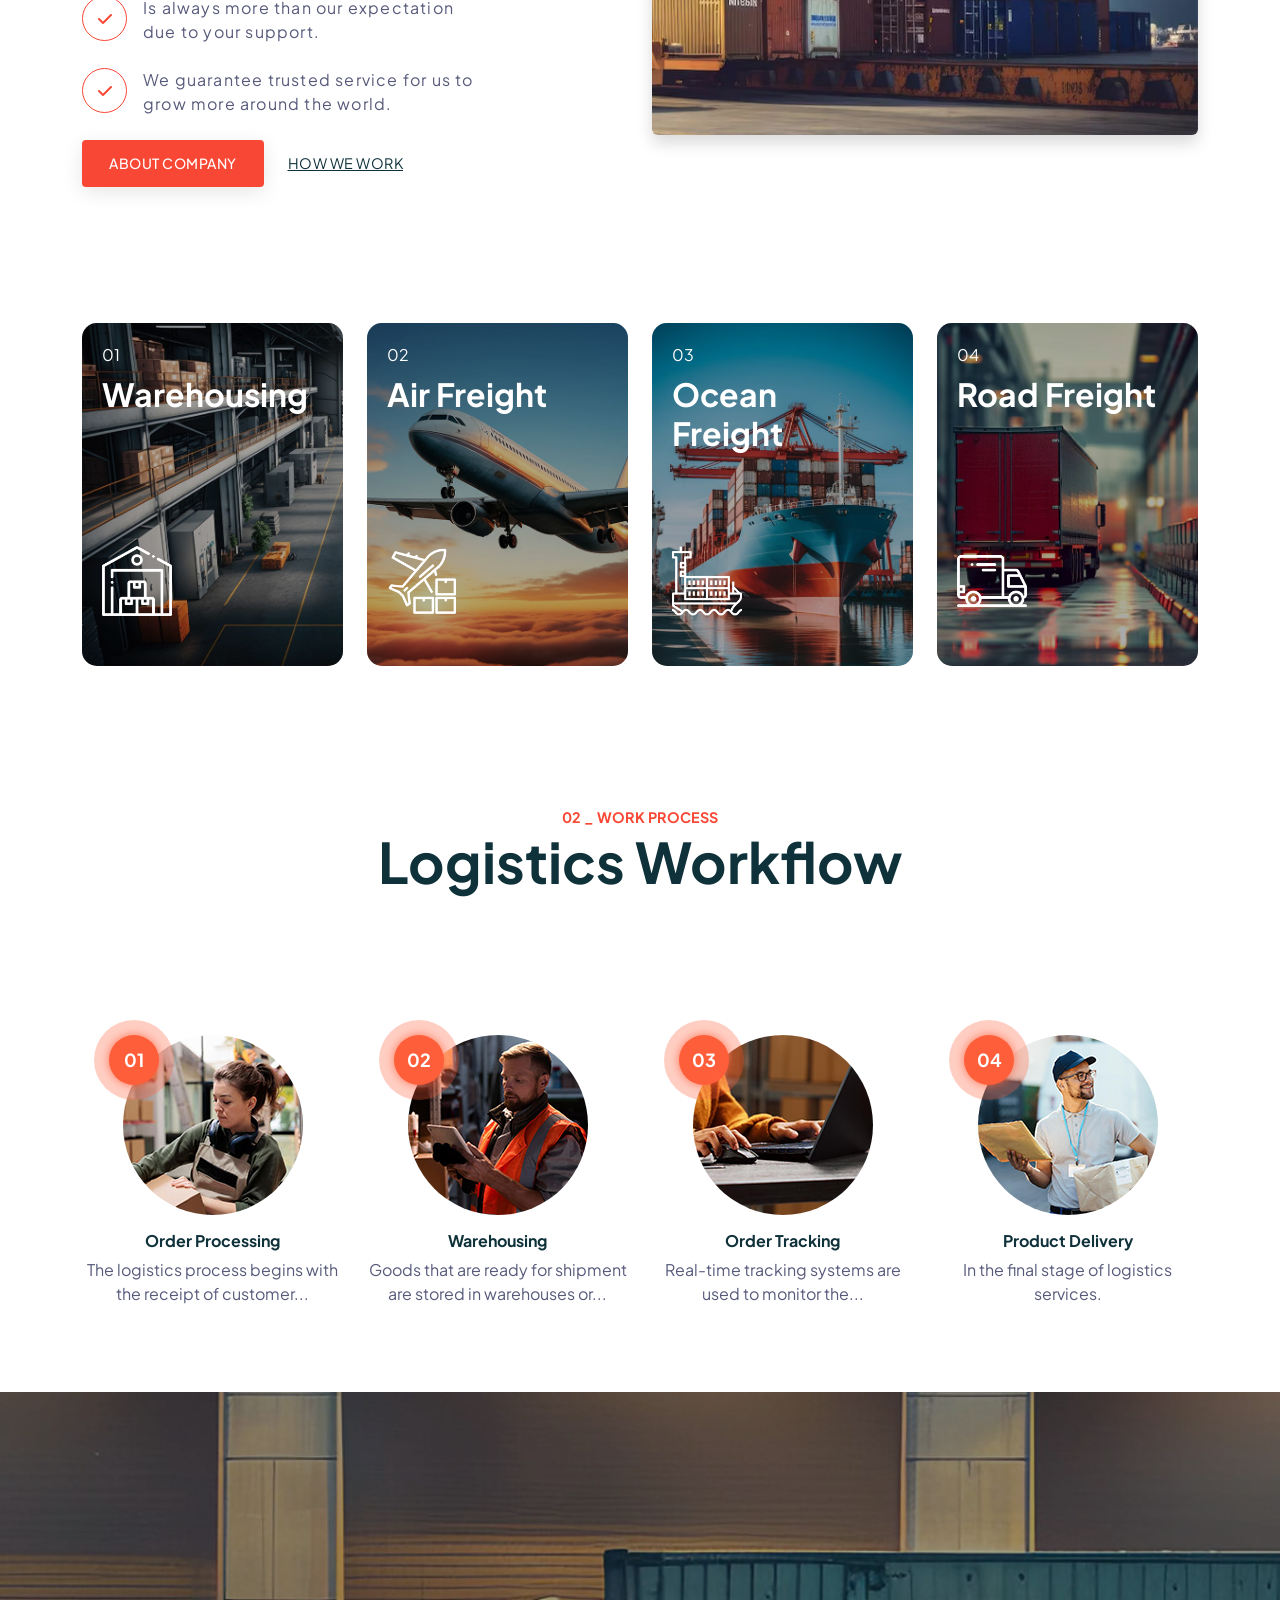
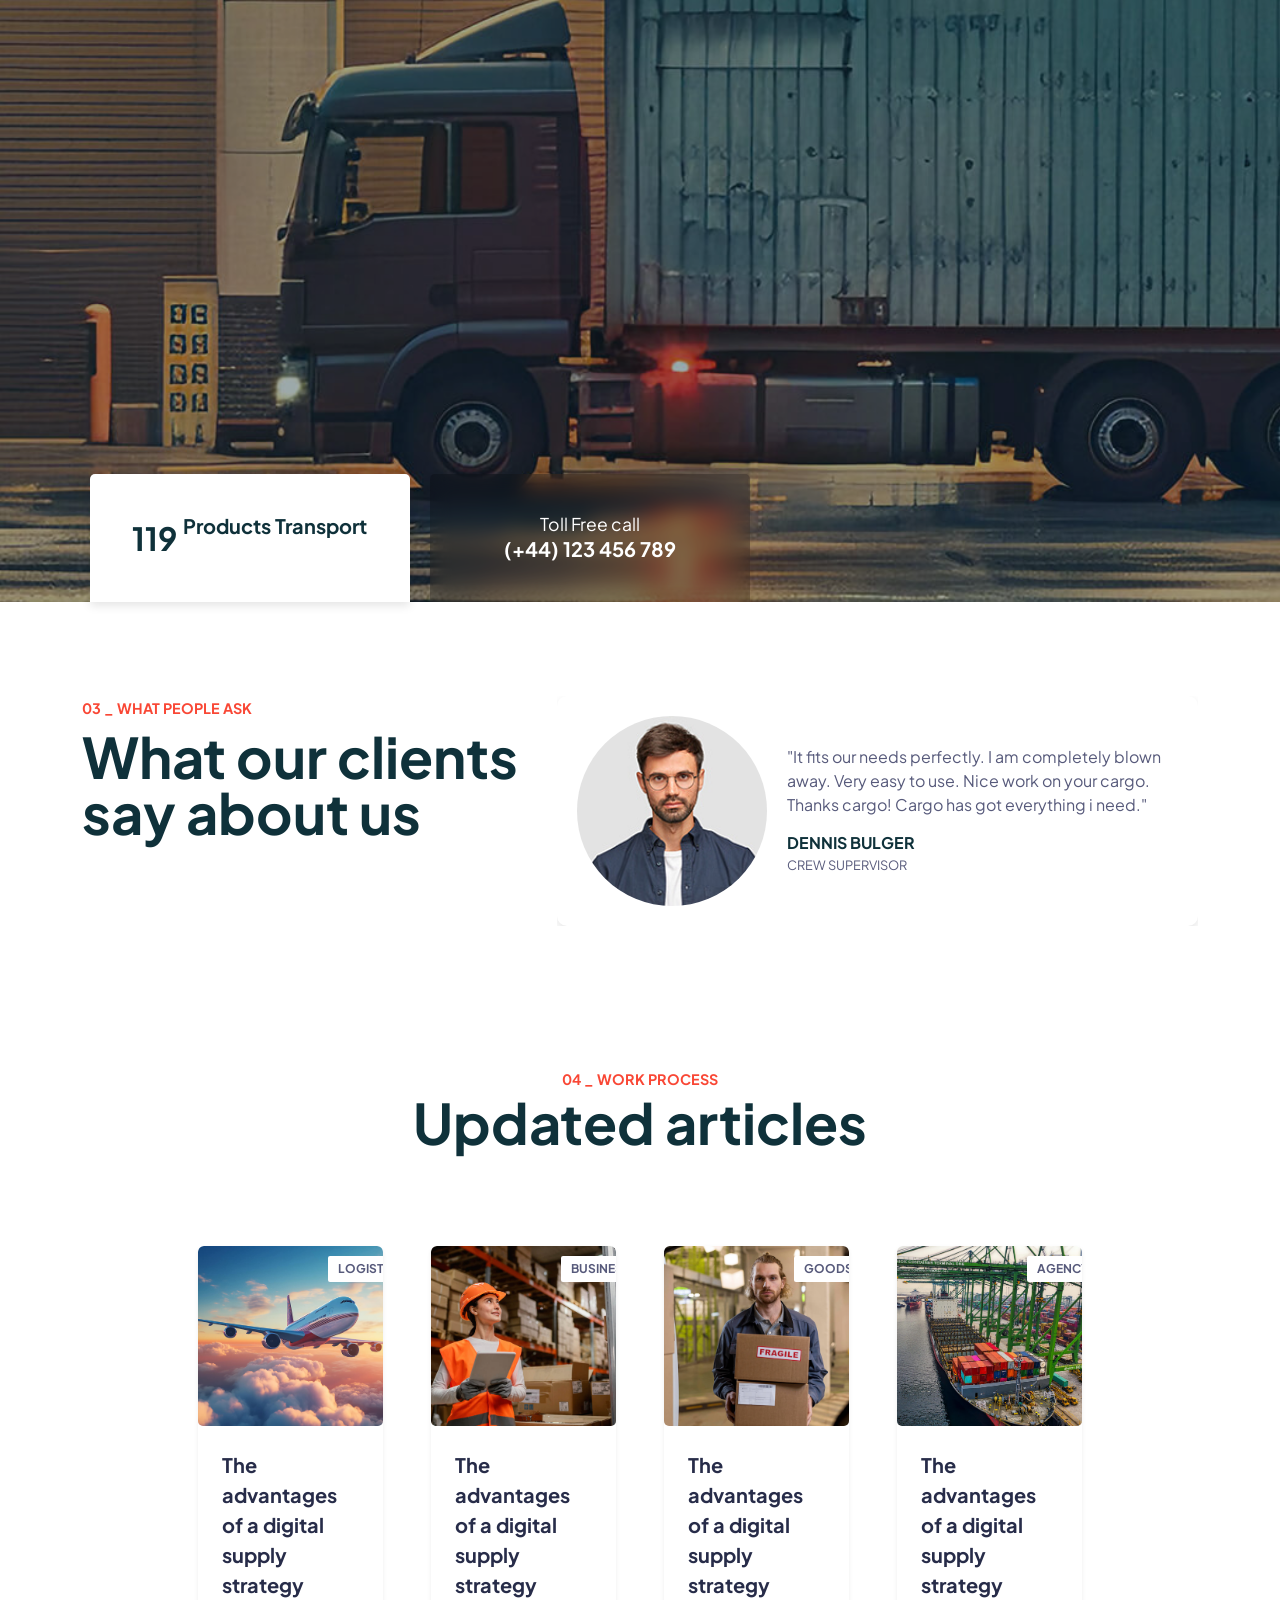
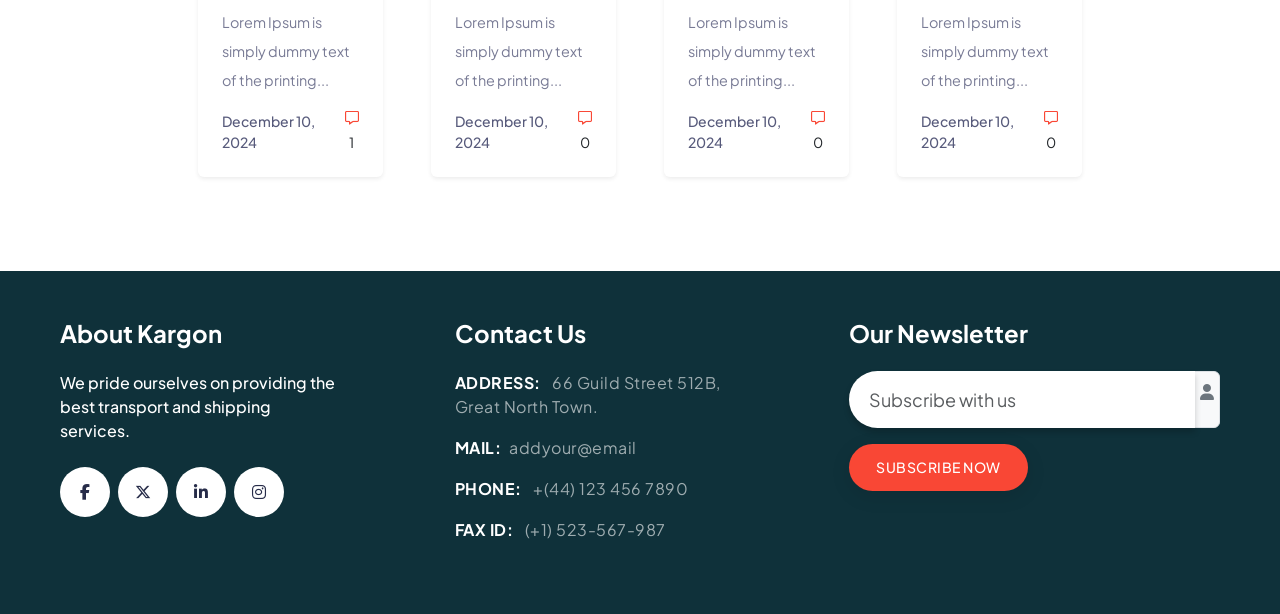
==== commit e87879a8: "Updated the newsletter subscription section" ====
--- a/index.html
+++ b/index.html
@@ -13,6 +13,7 @@
   <link rel="stylesheet" href="./css/media.css">
   <link rel="icon" type="image/x-icon" href="./images/fevicon.png">
 </head>
+
 <body>
   <!-- header start -->
   <header class="border-bottom border-color-light-white">
@@ -137,7 +138,7 @@
               </a>
             </li>
             <li class="d-none d-xl-inline-block"><a class="primary-btn md text-white bg-color" href="/"><span>Free
-            Quote</span></a></li>
+                  Quote</span></a></li>
           </ul>
         </div>
       </nav>
@@ -407,193 +408,307 @@
         </div>
       </div>
       <div class="workflow-section hidden mb-4">
-      <div class="row justify-content-center g-4">
-        <div class="col-12 col-sm-6 col-md-4 col-xl-3">
-          <div class="workflow-step text-center position-relative">
-            <div class="step-number text-white">01</div>
-            <img src="./images/process-01.jpg" alt="Order Processing" class="step-image rounded-circle mb-3">
-            <h4 class="step-title fs-6 fw-bolder heading-color">Order Processing</h4>
-            <p class="step-text text-light">The logistics process begins with the receipt of customer...</p>
-          </div>
-        </div>
-        <div class="col-12 col-sm-6 col-md-4 col-xl-3">
-          <div class="workflow-step text-center position-relative">
-            <div class="step-number text-white">02</div>
-            <img src="./images/process-02.jpg" alt="Warehousing" class="step-image rounded-circle mb-3">
-            <h4 class="step-title fs-6 fw-bolder heading-color">Warehousing</h4>
-            <p class="step-text text-light">Goods that are ready for shipment are stored in warehouses or...</p>
-          </div>
-        </div>
-        <div class="col-12 col-sm-6 col-md-4 col-xl-3">
-          <div class="workflow-step text-center position-relative">
-            <div class="step-number text-white">03</div>
-            <img src="./images/process-03.jpg" alt="Order Tracking" class="step-image rounded-circle mb-3">
-            <h4 class="step-title fs-6 fw-bolder heading-color">Order Tracking</h4>
-            <p class="step-text text-light">Real-time tracking systems are used to monitor the...</p>
-          </div>
-        </div>
-        <div class="col-12 col-sm-6 col-md-4 col-xl-3">
-          <div class="workflow-step text-center position-relative">
-            <div class="step-number text-white">04</div>
-            <img src="./images/process-04.jpg" alt="Product Delivery" class="step-image rounded-circle mb-3">
-            <h4 class="step-title fs-6 fw-bolder heading-color">Product Delivery</h4>
-            <p class="step-text text-light">In the final stage of logistics services.</p>
-          </div>
-        </div>
-      </div>
-    </div>
+        <div class="row justify-content-center g-4">
+          <div class="col-12 col-sm-6 col-md-4 col-xl-3">
+            <div class="workflow-step text-center position-relative">
+              <div class="step-number text-white">01</div>
+              <img src="./images/process-01.jpg" alt="Order Processing" class="step-image rounded-circle mb-3">
+              <h4 class="step-title fs-6 fw-bolder heading-color">Order Processing</h4>
+              <p class="step-text text-light">The logistics process begins with the receipt of customer...</p>
+            </div>
+          </div>
+          <div class="col-12 col-sm-6 col-md-4 col-xl-3">
+            <div class="workflow-step text-center position-relative">
+              <div class="step-number text-white">02</div>
+              <img src="./images/process-02.jpg" alt="Warehousing" class="step-image rounded-circle mb-3">
+              <h4 class="step-title fs-6 fw-bolder heading-color">Warehousing</h4>
+              <p class="step-text text-light">Goods that are ready for shipment are stored in warehouses or...</p>
+            </div>
+          </div>
+          <div class="col-12 col-sm-6 col-md-4 col-xl-3">
+            <div class="workflow-step text-center position-relative">
+              <div class="step-number text-white">03</div>
+              <img src="./images/process-03.jpg" alt="Order Tracking" class="step-image rounded-circle mb-3">
+              <h4 class="step-title fs-6 fw-bolder heading-color">Order Tracking</h4>
+              <p class="step-text text-light">Real-time tracking systems are used to monitor the...</p>
+            </div>
+          </div>
+          <div class="col-12 col-sm-6 col-md-4 col-xl-3">
+            <div class="workflow-step text-center position-relative">
+              <div class="step-number text-white">04</div>
+              <img src="./images/process-04.jpg" alt="Product Delivery" class="step-image rounded-circle mb-3">
+              <h4 class="step-title fs-6 fw-bolder heading-color">Product Delivery</h4>
+              <p class="step-text text-light">In the final stage of logistics services.</p>
+            </div>
+          </div>
+        </div>
+      </div>
     </div>
   </section>
   <!-- Logistics workflow sec end -->
   <!-- products-transport-strat -->
-   <section>
+  <section>
     <div class="container-fluid py-5 hidden" id="counterSection">
       <div class="row">
-          <div class="col-12 Transport-sec">
-              <div class="counter-section">
-                  <div class="counter-box" data-aos="fade-up">
-                      <span class="counter heading-color fs-2 fw-bolder" data-target="426">0</span>
-                      <h5 class="heading-color fw-bolder fs-5">Products Transport</h5>
-                  </div>
-                  <div class="counter-box1" data-aos="fade-up" data-aos-delay="200">
-                      <small class="text-white display-28">Toll Free call</small>
-                      <h5 class="mb-0 text-white fw-bolder">(+44) 123 456 789</h5>
-                  </div>
-              </div>
-          </div>
-      </div>
-  </div>
+        <div class="col-12 Transport-sec">
+          <div class="counter-section">
+            <div class="counter-box" data-aos="fade-up">
+              <span class="counter heading-color fs-2 fw-bolder" data-target="426">0</span>
+              <h5 class="heading-color fw-bolder fs-5">Products Transport</h5>
+            </div>
+            <div class="counter-box1" data-aos="fade-up" data-aos-delay="200">
+              <small class="text-white display-28">Toll Free call</small>
+              <h5 class="mb-0 text-white fw-bolder">(+44) 123 456 789</h5>
+            </div>
+          </div>
+        </div>
+      </div>
+    </div>
   </section>
-   <!-- products-transport-end -->
-    <!-- what-people-ask-sec-start -->
-    <section class="testimonials-section py-5 my-5">
-      <div class="container">
-          <div class="row">
-              <div class="col-md-5">
-                  <div class="left-content">
-                    <span class="primary-color text-uppercase fw-bold lh-1 display-30 mb-5">
-                      03 _ what people ask
-                    </span>
-                    <h2 class="heading-color display-4 fw-bolder lh-1 mt-2 mb-5">
-                      What our clients say about us
-                    </h2>
-                  </div>
-              </div>
-              <div class="col-md-7">
-                  <div id="testimonialCarousel" class="carousel slide" data-bs-ride="carousel">
-                      <div class="carousel-inner">
-                          <div class="carousel-item active">
-                              <div class="testimonial-card">
-                                  <div class="testimonial-img">
-                                      <img src="./images/avatar-05.jpg" alt="User 1">
-                                  </div>
-                                  <div class="testimonial-text">
-                                      <p>"Their service is top-notch! Highly recommended."</p>
-                                      <h6>John Horrocks</h6>
-                                      <p class="text-muted small">Loadmaster</p>
-                                  </div>
-                              </div>
-                          </div>
-                          <div class="carousel-item">
-                              <div class="testimonial-card">
-                                  <div class="testimonial-img">
-                                      <img src="./images/avatar-06.jpg" alt="User 2">
-                                  </div>
-                                  <div class="testimonial-text">
-                                      <p>"Amazing experience with their team!"</p>
-                                      <h6>Sarah Williams</h6>
-                                      <p class="text-muted small">Customer</p>
-                                  </div>
-                              </div>
-                          </div>
-                          <div class="carousel-item">
-                              <div class="testimonial-card">
-                                  <div class="testimonial-img">
-                                      <img src="./images/avatar-07.jpg" alt="User 3">
-                                  </div>
-                                  <div class="testimonial-text">
-                                      <p>"Would definitely work with them again!"</p>
-                                      <h6>Michael Scott</h6>
-                                      <p class="text-muted small">Business Owner</p>
-                                  </div>
-                              </div>
-                          </div>
-                      </div>
-                  </div>
-              </div>  
-          </div>
-      </div>
-  </section>
-    <!-- what-people-ask-sec-end -->
-     <!-- updates-articles-strat -->
-     <section class="py-5 hidden">
-      <div class="container">
-        <div class="row justify-content-center text-center my-5">
-          <div class="col-12">
-            <span class="primary-color text-uppercase fw-bold lh-1 display-30 d-block mb-2">
-              04 _ Work Process
+  <!-- products-transport-end -->
+  <!-- what-people-ask-sec-start -->
+  <section class="testimonials-section py-5 my-5">
+    <div class="container">
+      <div class="row">
+        <div class="col-md-5">
+          <div class="left-content">
+            <span class="primary-color text-uppercase fw-bold lh-1 display-30 mb-5">
+              03 _ what people ask
             </span>
             <h2 class="heading-color display-4 fw-bolder lh-1 mt-2 mb-5">
-              Updated articles
+              What our clients say about us
             </h2>
           </div>
         </div>
-        <div class="workflow-section hidden mb-4">
-          <div class="row justify-content-center g-4">
-            <div class="col-sm-6 col-xl-2 mt-3">
-              <div class="card">
-                <div class="card-img">
-                  <img src="https://kargonwp.websitelayout.net/wp-content/uploads/2024/12/blog-01.jpg" alt="The advantages of a digital supply strategy">
-                  <div class="tags"><a href="#">Logistic</a></div>
-                </div>
-            
-                <div class="card-body">
-                  <h4><a href="#">The advantages of a digital supply strategy</a></h4>
-                  <p>Lorem Ipsum is simply dummy text of the printing and typesetting...</p>
-                  <div class="author-info">
-                    <span class="date">December 10, 2024</span>
-                    <span class="author"><a href="#">admin</a></span>
-                    <span class="likes"><i class="fa-regular fa-message text-primary"></i> 1</span>
-                  </div>
-                </div>
-              </div>
-            </div>
-            
-            <div class="col-12 col-sm-6 col-md-4 col-xl-2">
-              <div class="card text-center position-relative">
-                <div class="card-body">
-                  <div class="step-number text-white bg-primary rounded-circle d-inline-block mb-3">02</div>
-                  <img src="./images/process-02.jpg" alt="Warehousing" class="step-image rounded-circle mb-3">
-                  <h4 class="step-title fs-6 fw-bolder heading-color">Warehousing</h4>
-                  <p class="step-text text-light">Goods that are ready for shipment are stored in warehouses or...</p>
-                </div>
-              </div>
-            </div>
-            <div class="col-12 col-sm-6 col-md-4 col-xl-2">
-              <div class="card text-center position-relative">
-                <div class="card-body">
-                  <div class="step-number text-white bg-primary rounded-circle d-inline-block mb-3">03</div>
-                  <img src="./images/process-03.jpg" alt="Order Tracking" class="step-image rounded-circle mb-3">
-                  <h4 class="step-title fs-6 fw-bolder heading-color">Order Tracking</h4>
-                  <p class="step-text text-light">Real-time tracking systems are used to monitor the...</p>
-                </div>
-              </div>
-            </div>
-            <div class="col-12 col-sm-6 col-md-4 col-xl-2">
-              <div class="card text-center position-relative">
-                <div class="card-body">
-                  <div class="step-number text-white bg-primary rounded-circle d-inline-block mb-3">04</div>
-                  <img src="./images/process-04.jpg" alt="Product Delivery" class="step-image rounded-circle mb-3">
-                  <h4 class="step-title fs-6 fw-bolder heading-color">Product Delivery</h4>
-                  <p class="step-text text-light">In the final stage of logistics services.</p>
-                </div>
-              </div>
-            </div>
-          </div>          
-      </div>
-      </div>
-    </section>
-     <!-- updates-articles-end -->
+        <div class="col-md-7">
+          <div id="testimonialCarousel" class="carousel slide" data-bs-ride="carousel">
+            <div class="carousel-inner">
+              <div class="carousel-item active">
+                <div class="testimonial-card">
+                  <div class="testimonial-img">
+                    <img src="./images/avatar-05.jpg" alt="User 1">
+                  </div>
+                  <div class="testimonial-text">
+                    <p class=" w-lg-85 text-light">"It fits our needs perfectly. I am completely blown away. Very easy
+                      to use. Nice work on your cargo. Thanks cargo! Cargo has got everything i need."</p>
+                    <h4 class="fs-6 heading-color text-uppercase fw-bolder mb-0">Dennis Bulger</h4>
+                    <span class="text-muted small text-uppercase display-31 text-light">Crew Supervisor</span>
+                  </div>
+                </div>
+              </div>
+              <div class="carousel-item">
+                <div class="testimonial-card">
+                  <div class="testimonial-img">
+                    <img src="./images/avatar-06.jpg" alt="User 2">
+                  </div>
+                  <div class="testimonial-text">
+                    <p class="text-light">"I love your system. I have gotten at least 50 times the value from cargo. We
+                      have no regrets! I will recommend you to my colleagues."</p>
+                    <h4 class="fs-6 heading-color text-uppercase fw-bolder mb-0">John Horrocks</h4>
+                    <span class="text-muted small text-uppercase display-31 text-light">Loadmaster</span>
+                  </div>
+                </div>
+              </div>
+              <div class="carousel-item">
+                <div class="testimonial-card">
+                  <div class="testimonial-img">
+                    <img src="./images/avatar-07.jpg" alt="User 3">
+                  </div>
+                  <div class="testimonial-text">
+                    <p class="text-light">"It really saves me time and effort. Cargo is exactly what our business has
+                      been lacking. I will let my mum know about this, she could really make use of cargo!"</p>
+                    <h4 class="fs-6 heading-color text-uppercase fw-bolder mb-0">Kristin Dixon</h4>
+                    <span class="text-muted small text-uppercase display-31 text-light">Relations Specialistr</span>
+                  </div>
+                </div>
+              </div>
+            </div>
+          </div>
+        </div>
+      </div>
+    </div>
+  </section>
+  <!-- what-people-ask-sec-end -->
+  <!-- updates-articles-strat -->
+  <section class="hidden">
+    <div class="container">
+      <div class="row justify-content-center text-center my-5">
+        <div class="col-12">
+          <span class="primary-color text-uppercase fw-bold lh-1 display-30 d-block mb-2">
+            04 _ Work Process
+          </span>
+          <h2 class="heading-color display-4 fw-bolder lh-1 mt-2 mb-5">
+            Updated articles
+          </h2>
+        </div>
+      </div>
+      <div class="row justify-content-center gx-5 pb-5">
+        <div class="col-12 col-lg-2 col-sm-6 col-md-3 mb-5 articles-cards">
+          <div class="card blog-card h-100 shadow-sm border-0">
+            <div class="card-img position-relative overflow-hidden">
+              <img src="../images/blog-01.jpg" class="rounded-top" alt="Digital Supply Strategy">
+              <span
+                class="badge bg-white text-dark position-absolute category-badge text-light text-primary-hover">LOGISTIC</span>
+            </div>
+            <div class="card-body p-4">
+              <h4 class="card-title fw-bold info-color display-32 text-primary-hover lh-base">The advantages of a
+                digital supply strategy</h4>
+              <p class="card-text text-muted mb-3 lh-lg display-30 text-light">Lorem Ipsum is simply dummy text of the
+                printing...</p>
+              <div class="blog-author">
+                <div class="me-auto">
+                  <span class="blog-date text-light">December 10, <br> 2024</span>
+                  <div class="author-name">
+                    <a href="#" class="text-light text-primary-hover"
+                      rel="author">admin</a>
+                  </div>
+                </div>
+                <div class="blog-like">
+                  <i class="fa-regular fa-message primary-color"></i>
+                  <span class="font-weight-600 align-middle">1</span>
+                </div>
+              </div>
+            </div>
+          </div>
+        </div>
+        <div class="col-12 col-lg-2 col-sm-6 col-md-3 mb-5 articles-cards">
+          <div class="card blog-card h-100 shadow-sm border-0">
+            <div class="card-img position-relative overflow-hidden">
+              <img src="../images/blog-02.jpg" class="rounded-top" alt="Digital Supply Strategy">
+              <span
+                class="badge bg-white text-dark position-absolute category-badge text-light text-primary-hover">BUSINESS</span>
+            </div>
+            <div class="card-body p-4">
+              <h4 class="card-title fw-bold info-color display-32 text-primary-hover lh-base">The advantages of a
+                digital supply strategy</h4>
+              <p class="card-text text-muted mb-3 lh-lg display-30 text-light">Lorem Ipsum is simply dummy text of the
+                printing...</p>
+              <div class="blog-author">
+                <div class="me-auto">
+                  <span class="blog-date text-light">December 10, <br> 2024</span>
+                  <div class="author-name">
+                    <a href="#" class="text-light text-primary-hover"
+                      rel="author">admin</a>
+                  </div>
+                </div>
+                <div class="blog-like">
+                  <i class="fa-regular fa-message primary-color"></i>
+                  <span class="font-weight-600 align-middle">0</span>
+                </div>
+              </div>
+            </div>
+          </div>
+        </div>
+
+
+        <div class="col-12 col-lg-2 col-sm-6 col-md-3 mb-5 articles-cards">
+          <div class="card blog-card h-100 shadow-sm border-0">
+            <div class="card-img position-relative overflow-hidden">
+              <img src="../images/blog-03.jpg" class="rounded-top" alt="Digital Supply Strategy">
+              <span
+                class="badge bg-white text-dark position-absolute category-badge text-light text-primary-hover">GOODS</span>
+            </div>
+            <div class="card-body p-4">
+              <h4 class="card-title fw-bold info-color display-32 text-primary-hover lh-base">The advantages of a
+                digital supply strategy</h4>
+              <p class="card-text text-muted mb-3 lh-lg display-30 text-light">Lorem Ipsum is simply dummy text of the
+                printing...</p>
+              <div class="blog-author">
+                <div class="me-auto">
+                  <span class="blog-date text-light">December 10, <br> 2024</span>
+                  <div class="author-name">
+                    <a href="#"
+                      rel="author" class="text-light text-primary-hover">admin</a>
+                  </div>
+                </div>
+                <div class="blog-like">
+                  <i class="fa-regular fa-message primary-color"></i>
+                  <span class="font-weight-600 align-middle">0</span>
+                </div>
+              </div>
+            </div>
+          </div>
+        </div>
+        <div class="col-12 col-lg-2 col-sm-6 col-md-3 mb-5 articles-cards">
+          <div class="card blog-card h-100 shadow-sm border-0">
+            <div class="card-img position-relative overflow-hidden">
+              <img src="../images/blog-04.jpg" class="rounded-top" alt="Digital Supply Strategy">
+              <span
+                class="badge bg-white text-dark position-absolute category-badge text-light text-primary-hover">AGENCY</span>
+            </div>
+            <div class="card-body p-4">
+              <h4 class="card-title fw-bold info-color display-32 text-primary-hover lh-base">The advantages of a
+                digital supply strategy</h4>
+              <p class="card-text text-muted mb-3 lh-lg display-30 text-light">Lorem Ipsum is simply dummy text of the
+                printing...</p>
+              <div class="blog-author">
+                <div class="me-auto">
+                  <span class="blog-date text-light">December 10, <br> 2024</span>
+                  <div class="author-name">
+                    <a href="#"rel="author" class="text-light text-primary-hover">admin</a>
+                  </div>
+                </div>
+                <div class="blog-like">
+                  <i class="fa-regular fa-message primary-color"></i>
+                  <span class="font-weight-600 align-middle">0</span>
+                </div>
+              </div>
+            </div>
+          </div>
+        </div>
+      </div>
+    </div>
+  </section>
+  <!-- updates-articles-end -->
+   <!-- Footer-start -->
+    <footer class="bg-secondary text-light mt-5">
+      <div class="container-fluid">
+     <div class="row p-5">
+     <div class="col-12 col-md-3 col-lg-4">
+       <h3 class="mb-4 text-white fw-bolder fs-4">About Kargon</h3>
+       <p class="w-75 text-white fw-medium lh-base">We pride ourselves on providing the best transport and shipping services.</p>
+       <div class="social-icon w-75">
+        <ul class="list-unstyled d-flex mt-4 mb-4">
+          <li class="me-2"><a href="/"> <i class="fa-brands fa-facebook-f text-primary-hover"></i></a></li>
+          <li class="me-2"><a href="/"><i class="fa-brands fa-x-twitter text-primary-hover"></i></a></li>
+          <li class="me-2"><a href="/"><i class="fa-brands fa-linkedin-in text-primary-hover"></i></a></li>
+          <li class="me-2"><a href="/"><i class="fa-brands fa-instagram text-primary-hover"></i></a></li>
+        </ul>
+       </div>
+     </div>
+     <div class="col-12 col-md-3 col-lg-4">
+      <h3 class="mb-4 text-white fw-bolder fs-4">Contact Us</h3>
+      <ul class="list-unstyled mt-4 mb-4">
+        <li class="me-2 lh-base"><span class="text-uppercase fw-bold pe-2 text-white fs-6">Address:</span>
+          66 Guild Street 512B, <br> Great North Town.
+        </li>
+        <li class="me-2"><span class="text-uppercase fw-bold pe-2 text-white fs-6">Mail:</span>addyour@email
+        </li>
+        <li class="me-2">
+          <span class="text-uppercase fw-bold pe-2 text-white fs-6">Phone:</span>
+          +(44) 123 456 7890
+        </li>
+        <li class="me-2">
+          <span class="text-uppercase fw-bold pe-2 text-white fs-6">Fax Id:</span>
+          (+1) 523-567-987
+        </li>
+      </ul>
+    </div>
+    <div class="col-12 col-md-3 col-lg-4">
+      <h3 class="mb-4 text-white fw-bolder fs-4">Our Newsletter</h3>
+      <div class="input-group my-3 rounded-5">
+        <input type="text" class="form-control newsletter-input" placeholder="Subscribe with us">
+        <span class="input-group-text">
+          <i class="fa fa-user position-absolute right-5 translate-middle text-secondary"></i>
+        </span>
+    </div>
+    <a class="primary-btn md text-white bg-color text-uppercase rounded-5" href="/"><span>Subscribe Now</span></a>
+    </div>
+   </div>
+      </div>
+    </footer>
+   <!-- Footer-end -->
+
   <script src="https://cdn.jsdelivr.net/npm/bootstrap@5.3.3/dist/js/bootstrap.bundle.min.js"></script>
   <script>
     document.addEventListener("DOMContentLoaded", () => {
@@ -636,11 +751,11 @@
       document.querySelectorAll(".counter").forEach(counter => {
         const target = +counter.dataset.target;
         let count = 0, speed = target / 100;
-  
+
         const updateCounter = () => {
           count < target ? (counter.innerText = Math.floor(count += speed), requestAnimationFrame(updateCounter)) : counter.innerText = target;
         };
-  
+
         new IntersectionObserver((entries, observer) => {
           if (entries[0].isIntersecting) {
             updateCounter();
@@ -650,20 +765,21 @@
       });
     });
   </script>
-<script>
-  let currentIndex = 0;
-function changeSlide() {
-  const slides = document.querySelectorAll(".slide");
-  const totalSlides = slides.length;
-  slides.forEach((slide, index) => {
-    slide.classList.remove("active"); 
-    if (index === currentIndex) {
-      slide.classList.add("active"); 
+  <script>
+    let currentIndex = 0;
+    function changeSlide() {
+      const slides = document.querySelectorAll(".slide");
+      const totalSlides = slides.length;
+      slides.forEach((slide, index) => {
+        slide.classList.remove("active");
+        if (index === currentIndex) {
+          slide.classList.add("active");
+        }
+      });
+      currentIndex = (currentIndex + 1) % totalSlides;
     }
-  });
-  currentIndex = (currentIndex + 1) % totalSlides; 
-}
-setInterval(changeSlide, 3000);
-</script>
+    setInterval(changeSlide, 3000);
+  </script>
 </body>
+
 </html>
--- a/css/style.css
+++ b/css/style.css
@@ -9,6 +9,9 @@
 .bg-color{
     background-color: #f94735;
 }
+.bg-secondary {
+  background: rgb(15, 49, 58) !important;
+}
 .primary-color{
     color: #f94735;
 }
@@ -33,6 +36,15 @@
 }
 .display-30{
     font-size: 0.9rem;
+}
+.display-31{
+  font-size: 0.8rem;
+}
+.col-lg-2{
+  width: 20%;
+}
+.display-32{
+  font-size: 1.25rem;
 }
 /* header start */
 header{
@@ -531,15 +543,122 @@
   height: 190px;
   border-radius: 50%;
 }
-.testimonial-text p {
+/* what people ask sec end */
+/* update-article-start */
+.category-badge{
+  top: 10px;
+  left: 10px;
+  font-size: 12px;
+  padding: 5px 10px;
+  border-radius: 5px;
+}
+.blog-card {
+  transition: transform 0.3s ease-in-out;
+}
+.blog-card:hover {
+  transform: translateY(-5px);
+}
+.category-badge {
+  top: 10px;
+    left: 130px;
+    padding: 7px 10px;
+    font-size: 12px;
+    font-weight: bold;
+    border-radius: 2px;
+}
+.card-img img {
+  width: 100%;
+  height: 180px;
+  object-fit: cover;
+}
+.blog-author {
+  font-size: 14px;
+  will-change: transform;
+  display: flex;
+  justify-content: center;
+  align-items: center;
+  position: relative;
+  overflow: hidden;
+}
+.blog-author .blog-date {
+  opacity: 1;
+  visibility: visible;
+  -webkit-transform: translateY(0);
+  transform: translateY(0);
+  -webkit-transition: all 0.5s cubic-bezier(0.37, 0, 0.63, 1);
+  transition: all 0.5s cubic-bezier(0.37, 0, 0.63, 1);
+  font-weight: 500;
+  display: inline-block;
+}
+.blog-author .author-name {
+  position: absolute;
+  width: auto;
+  left: 0;
+  bottom: 0;
+  opacity: 1;
+  visibility: visible;
+  -webkit-transform: translateY(32px);
+  transform: translateY(32px);
+  -webkit-transition: all 0.5s cubic-bezier(0.37, 0, 0.63, 1);
+  transition: all 0.5s cubic-bezier(0.37, 0, 0.63, 1);
+  display: inline-block;
+}
+.blog-author {
+  display: flex;
+  transition: all 0.3s ease-in-out;
+}
+
+.blog-author .blog-date {
+  display: block;
+  transform: translateY(0);
+  transition: transform 0.3s ease-in-out;
+}
+
+.blog-author .author-name {
+  transform: translateY(-10px);
+  opacity: 0;
+  transition: transform 0.3s ease-in-out, opacity 0.3s ease-in-out;
+}
+.blog-like{
+  display: flex;
+    flex-direction: column;
+    gap: 7px;
+    align-items: center;
+}
+.articles-cards:hover .blog-date {
+  transform: translateY(-20px);
+}
+
+.articles-cards:hover .author-name {
+  transform: translateY(0);
+  opacity: 1;
+}
+
+/* update-article-end */
+/* Footer */
+.social-icon li a {
+  width: 50px;
+  height: 50px;
+  text-align: center;
   font-size: 16px;
-  color: #555;
-}
-.testimonial-text h6 {
-  font-weight: bold;
-  margin-top: 5px;
-}
-/* what people ask sec end */
-.card-img img{
-    width: 243px;
+  color: rgb(39, 44, 73);
+  display: flex;
+  justify-content: center;
+  text-decoration: none;
+  align-items: center;
+  background: rgb(255, 255, 255);
+  border-radius: 50%;
+}
+.list-unstyled li {
+  margin-bottom: 17px;
+  color: rgba(255, 255, 255, 0.6);
+  letter-spacing: 0.5px;
+}
+.newsletter-input {
+  border-radius: 50px;
+  padding: 15px 20px;
+  font-size: 18px;
+  border: none;
+  width: 100%;
+  box-shadow: 0px 4px 6px rgba(0, 0, 0, 0.2);
 }
--- a/css/media.css
+++ b/css/media.css
@@ -80,10 +80,16 @@
     max-width: 400px; 
   }
 }
+.articles-cards{
+  width: 100%;
+}
+.category-badge {
+  left: 210px;
+}
 }
 @media (min-width: 768px) and (max-width: 1024px) {
     .row{
-        display: flex;
+     display: flex;
     justify-content: space-between;
     margin: auto;
     }
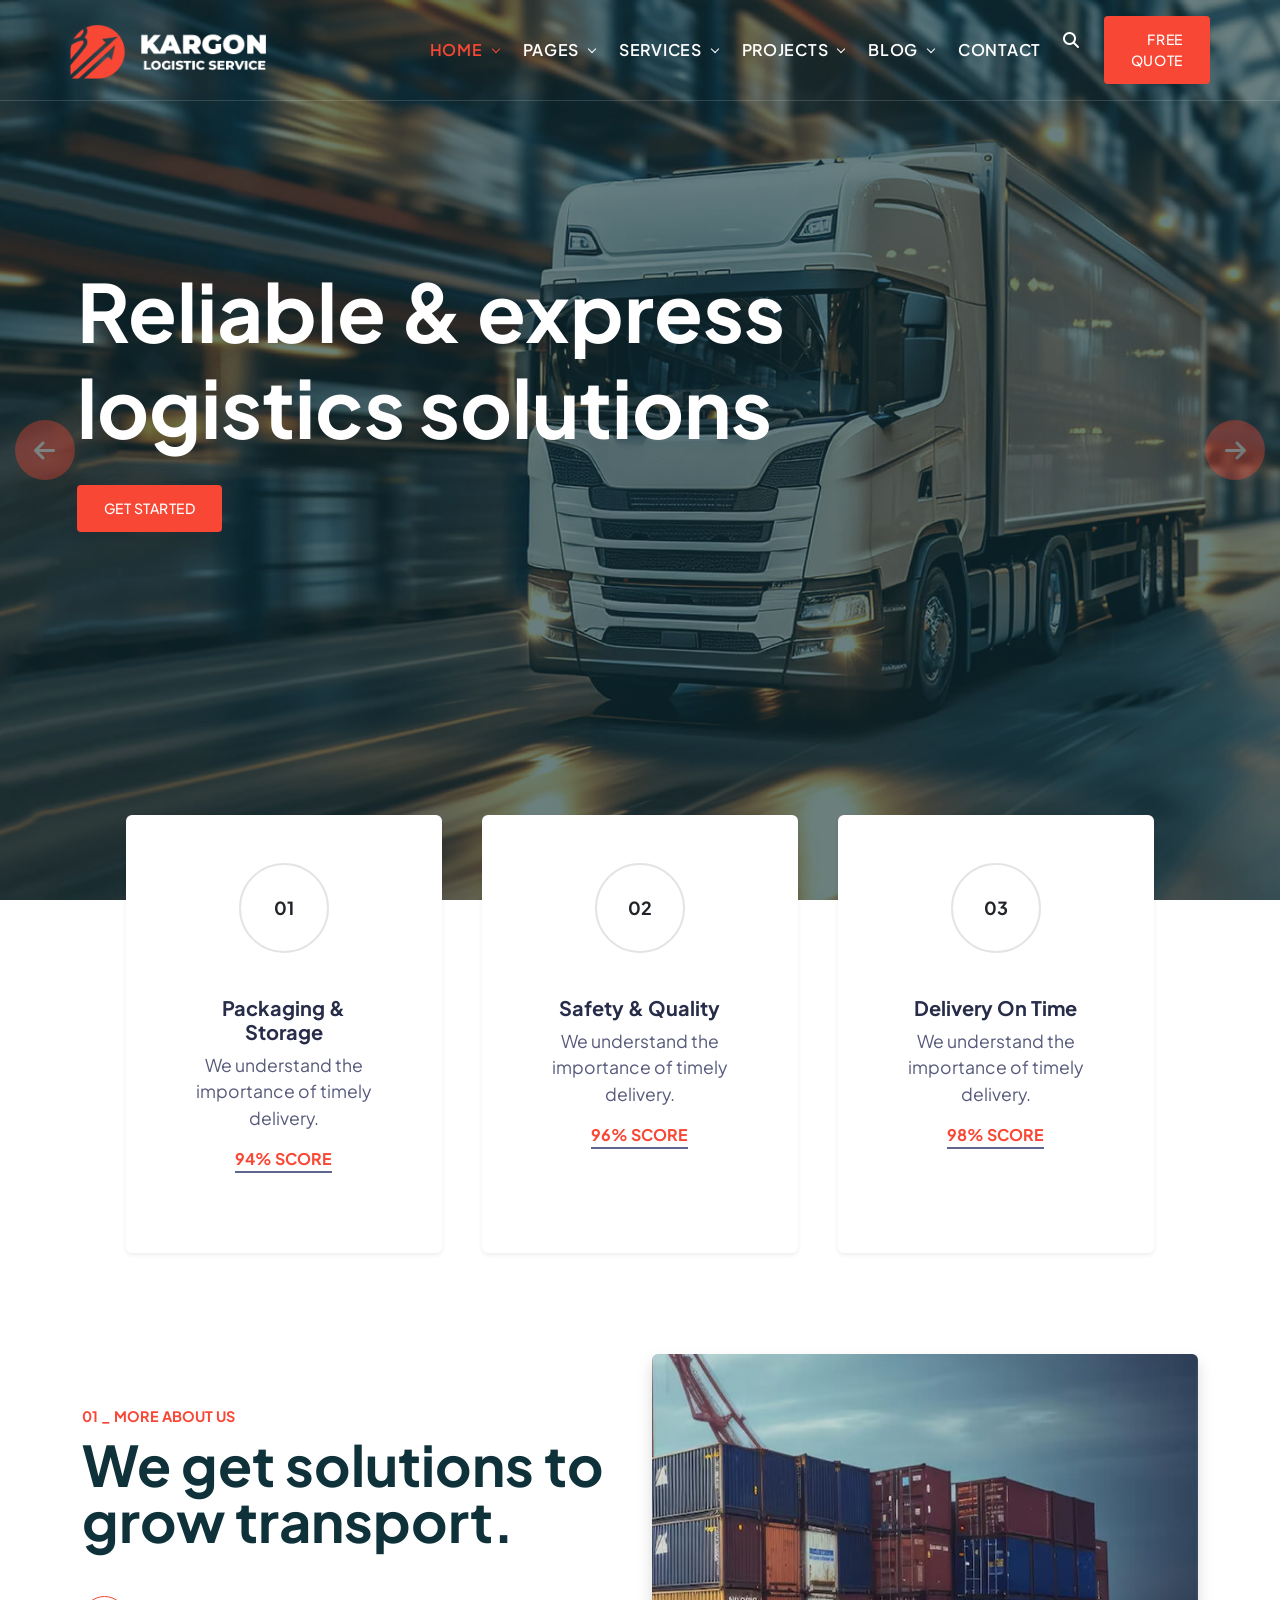
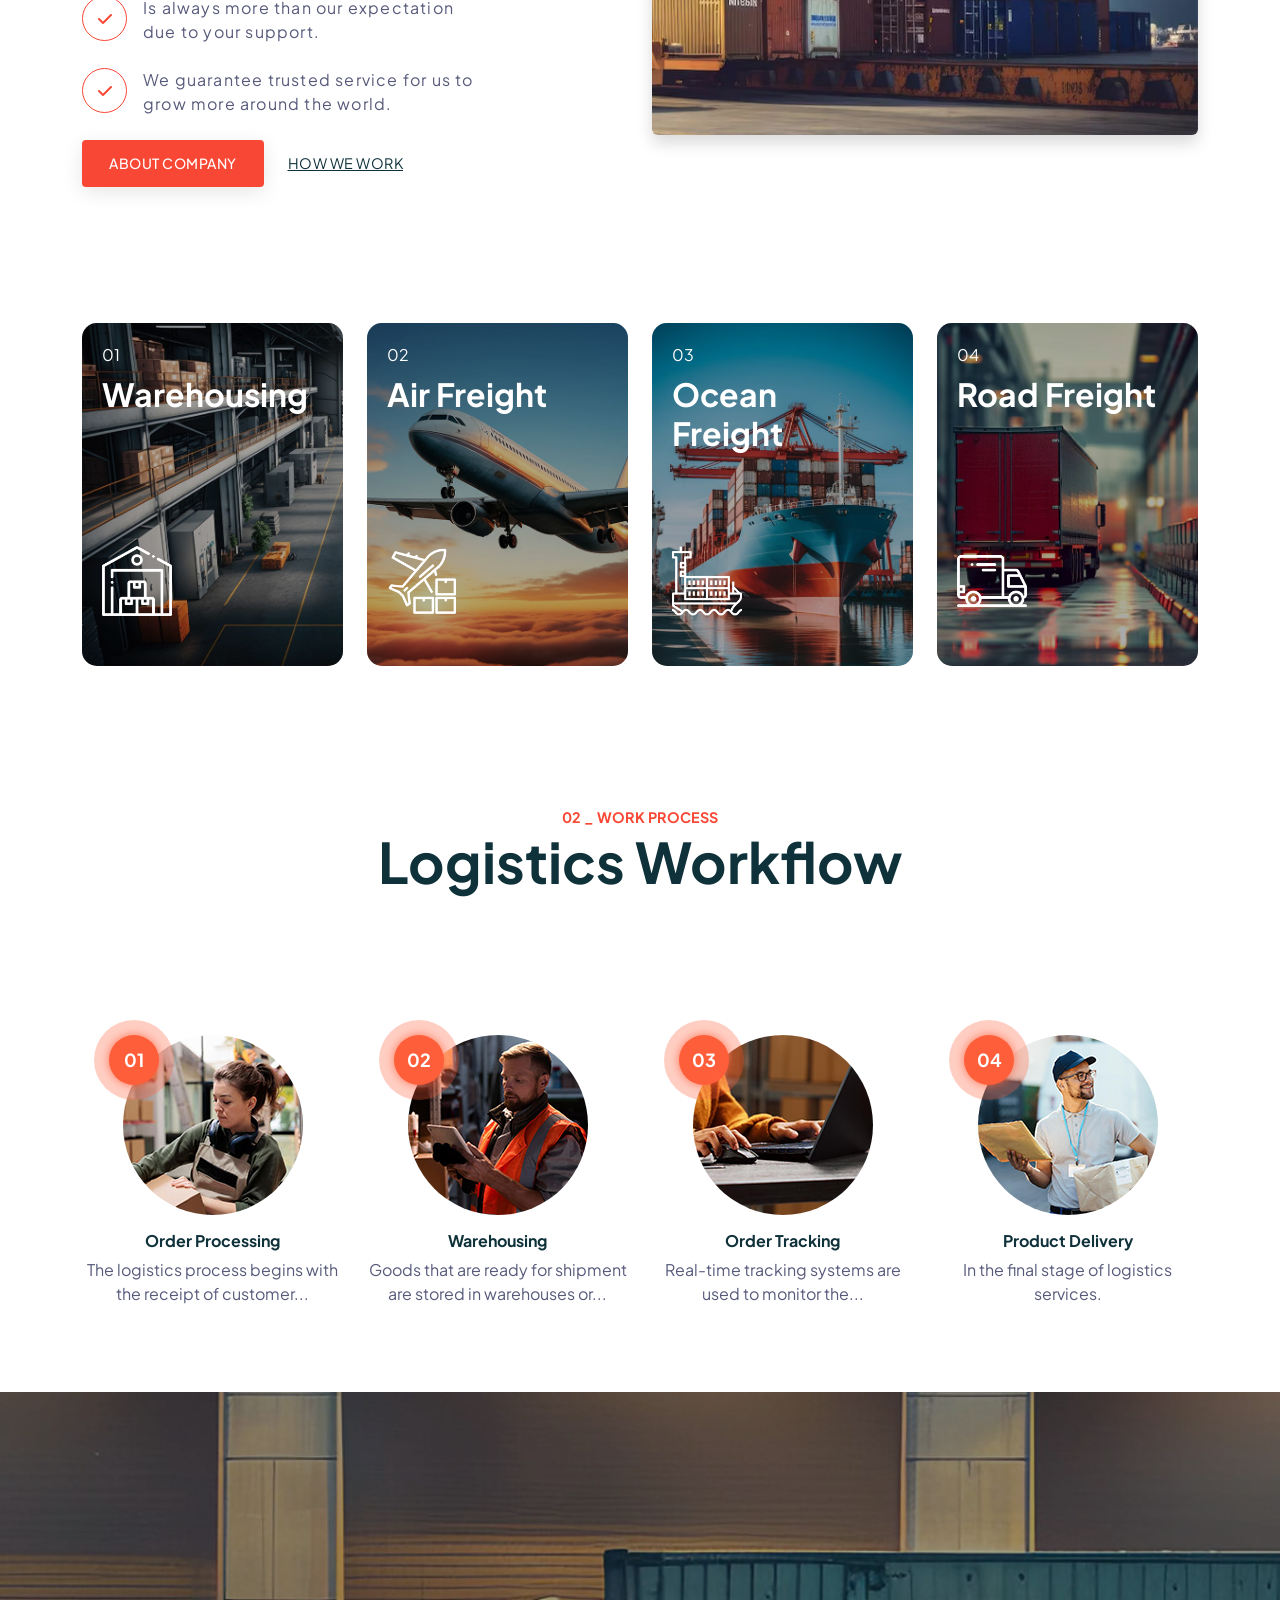
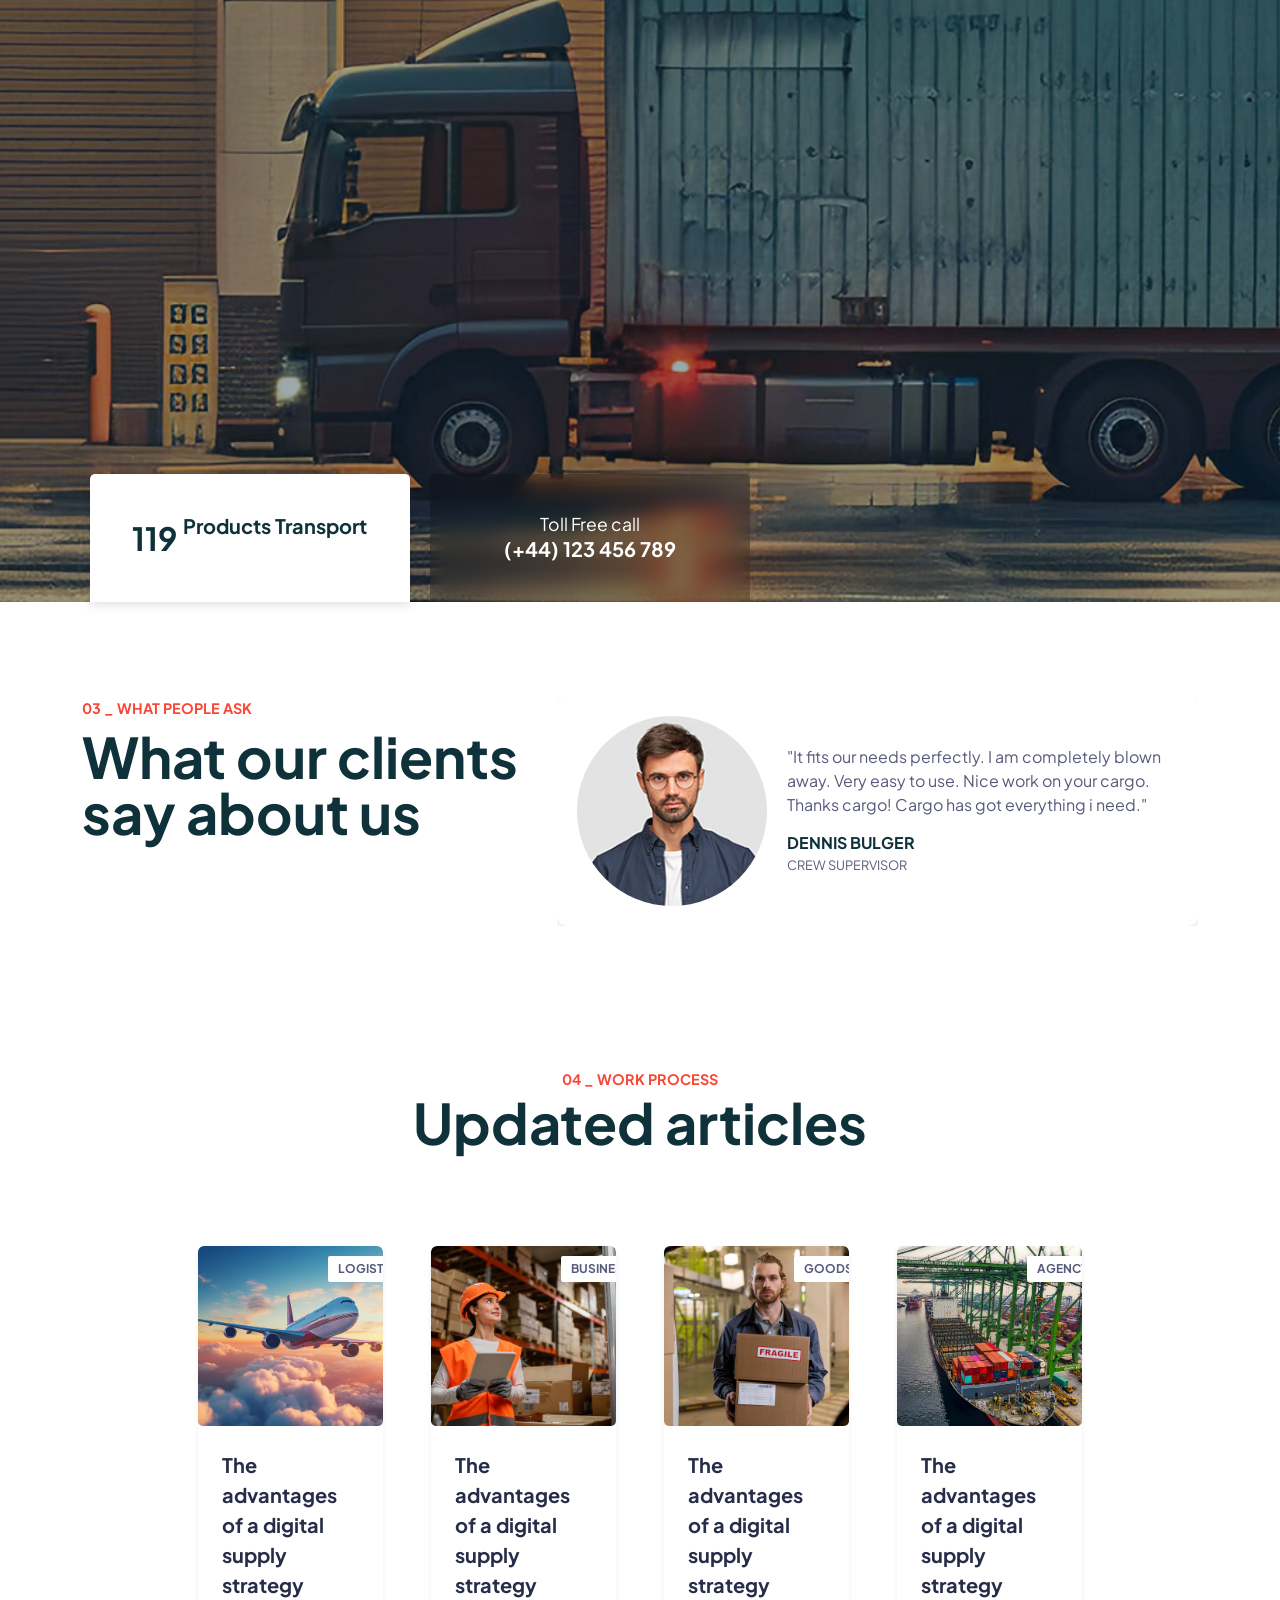
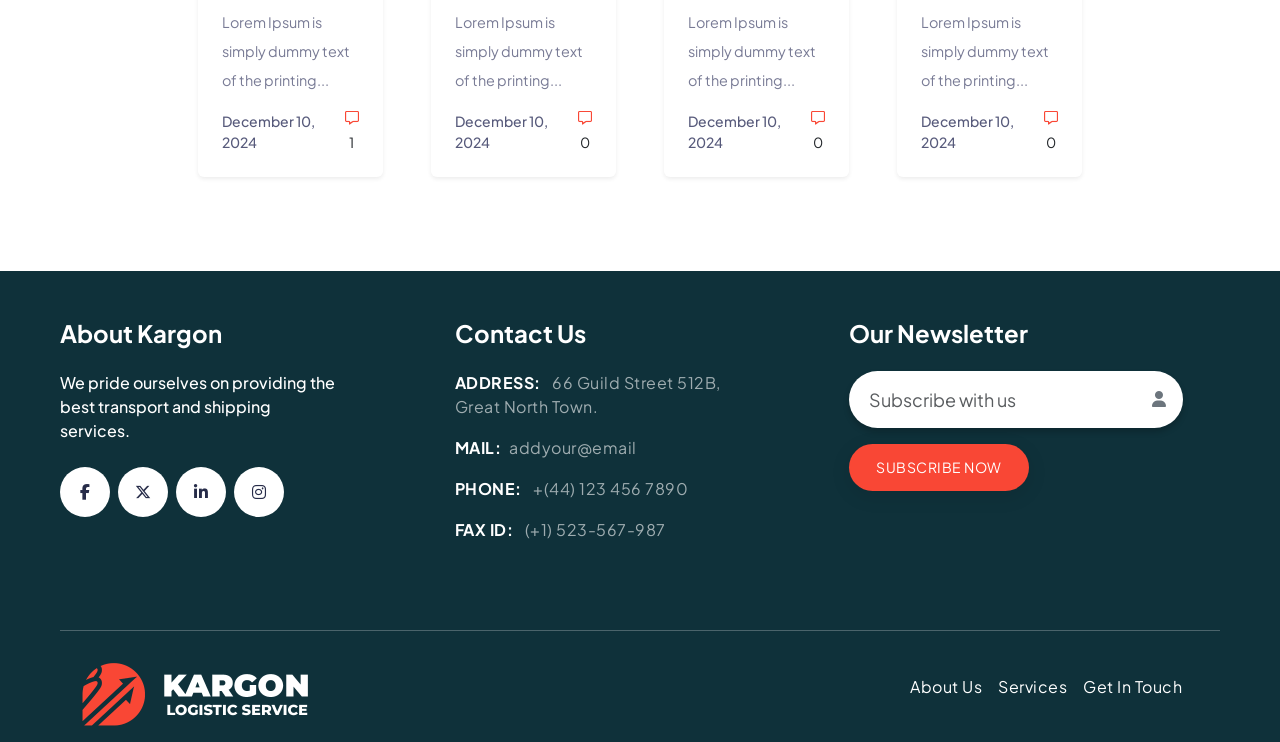
==== commit ae35df49: "footer update" ====
--- a/index.html
+++ b/index.html
@@ -38,89 +38,89 @@
           <div class="col-6 col-lg-6 collapse navbar-collapse" id="navbarNav">
             <ul class="navbar-nav me-auto  gap-4">
               <li class="nav-item dropdown">
-                <a class="nav-link text-uppercase downarrow active fw-semibold" href="#" id="navbarDropdownHome"
+                <a class="nav-link text-primary-hover text-uppercase downarrow active fw-semibold" href="#" id="navbarDropdownHome"
                   role="button" data-bs-toggle="dropdown" aria-expanded="false">
                   Home
                 </a>
                 <ul class="dropdown-menu" aria-labelledby="navbarDropdown1">
-                  <li><a class="dropdown-item active" href="#">Home 01</a></li>
-                  <li><a class="dropdown-item" href="#">Home 02 - Dark Menu</a></li>
-                  <li><a class="dropdown-item" href="#">Home 03</a></li>
+                  <li><a class="dropdown-item info-color fs-6 fw-semibold  active" href="#">Home 01</a></li>
+                  <li><a class="dropdown-item info-color fs-6 fw-semibold" href="#">Home 02 - Dark Menu</a></li>
+                  <li><a class="dropdown-item info-color fs-6 fw-semibold" href="#">Home 03</a></li>
                 </ul>
               </li>
               <li class="nav-item dropdown">
-                <a class="nav-link text-uppercase downarrow fw-semibold text-white text-primary-hover" href="#"
+                <a class="nav-link text-primary-hover text-uppercase downarrow fw-semibold text-white text-primary-hover" href="#"
                   id="navbarDropdownHome" role="button" data-bs-toggle="dropdown" aria-expanded="false">
                   pages
                 </a>
                 <ul class="dropdown-menu" aria-labelledby="navbarDropdown2">
-                  <li><a class="dropdown-item" href="#">About Us</a></li>
-                  <li><a class="dropdown-item" href="#">Our History</a></li>
-                  <li><a class="dropdown-item" href="#">Pricing</a></li>
-                  <li><a class="dropdown-item" href="#">FAQ's</a></li>
+                  <li><a class="dropdown-item info-color fs-6 fw-semibold" href="#">About Us</a></li>
+                  <li><a class="dropdown-item info-color fs-6 fw-semibold" href="#">Our History</a></li>
+                  <li><a class="dropdown-item info-color fs-6 fw-semibold" href="#">Pricing</a></li>
+                  <li><a class="dropdown-item info-color fs-6 fw-semibold" href="#">FAQ's</a></li>
                   <li>
-                    <a class="dropdown-item" href="#">Our Team</a>
+                    <a class="dropdown-item info-color fs-6 fw-semibold" href="#">Our Team</a>
                     <ul class="dropdown-menu">
-                      <li><a class="dropdown-item" href="#">Our Team</a></li>
-                      <li><a class="dropdown-item" href="#">Team Details</a></li>
+                      <li><a class="dropdown-item info-color fs-6 fw-semibold" href="#">Our Team</a></li>
+                      <li><a class="dropdown-item info-color fs-6 fw-semibold" href="#">Team Details</a></li>
                     </ul>
                   </li>
-                  <li><a class="dropdown-item" href="#">Testimonials</a></li>
-                  <li><a class="dropdown-item" href="#">Clients</a></li>
-                  <li><a class="dropdown-item" href="#">Others</a>
+                  <li><a class="dropdown-item info-color fs-6 fw-semibold" href="#">Testimonials</a></li>
+                  <li><a class="dropdown-item info-color fs-6 fw-semibold" href="#">Clients</a></li>
+                  <li><a class="dropdown-item info-color fs-6 fw-semibold" href="#">Others</a>
                     <ul class="dropdown-menu">
-                      <li><a class="dropdown-item" href="#">Error 404 Page</a></li>
-                      <li><a class="dropdown-item" href="#">Terms and Conditions</a></li>
-                      <li><a class="dropdown-item" href="#">Privacy Policy</a></li>
+                      <li><a class="dropdown-item info-color fs-6 fw-semibold" href="#">Error 404 Page</a></li>
+                      <li><a class="dropdown-item info-color fs-6 fw-semibold" href="#">Terms and Conditions</a></li>
+                      <li><a class="dropdown-item info-color fs-6 fw-semibold" href="#">Privacy Policy</a></li>
 
                     </ul>
                   </li>
                 </ul>
               </li>
               <li class="nav-item dropdown">
-                <a class="nav-link text-uppercase downarrow fw-semibold text-white text-primary-hover" href="#"
+                <a class="nav-link text-primary-hover text-uppercase downarrow fw-semibold text-white text-primary-hover" href="#"
                   id="navbarDropdownHome" role="button" data-bs-toggle="dropdown" aria-expanded="false">
                   services
                 </a>
                 <ul class="dropdown-menu" aria-labelledby="navbarDropdown2">
-                  <li><a class="dropdown-item" href="#">All Services</a></li>
-                  <li><a class="dropdown-item" href="#">Warehousing</a></li>
-                  <li><a class="dropdown-item" href="#">Air Freight</a></li>
-                  <li><a class="dropdown-item" href="#">Ocen Freight</a></li>
-                  <li><a class="dropdown-item" href="#">Road Freight</a></li>
-                  <li><a class="dropdown-item" href="#">Rail Freight</a></li>
-                  <li><a class="dropdown-item" href="#">Logistic Solution</a></li>
+                  <li><a class="dropdown-item info-color fs-6 fw-semibold" href="#">All Services</a></li>
+                  <li><a class="dropdown-item info-color fs-6 fw-semibold" href="#">Warehousing</a></li>
+                  <li><a class="dropdown-item info-color fs-6 fw-semibold" href="#">Air Freight</a></li>
+                  <li><a class="dropdown-item info-color fs-6 fw-semibold" href="#">Ocen Freight</a></li>
+                  <li><a class="dropdown-item info-color fs-6 fw-semibold" href="#">Road Freight</a></li>
+                  <li><a class="dropdown-item info-color fs-6 fw-semibold" href="#">Rail Freight</a></li>
+                  <li><a class="dropdown-item info-color fs-6 fw-semibold" href="#">Logistic Solution</a></li>
                 </ul>
               </li>
               <li class="nav-item dropdown">
-                <a class="nav-link text-uppercase downarrow fw-semibold text-white text-primary-hover" href="#"
+                <a class="nav-link text-primary-hover text-uppercase downarrow fw-semibold text-white text-primary-hover" href="#"
                   id="navbarDropdownHome" role="button" data-bs-toggle="dropdown" aria-expanded="false">
                   projects
                 </a>
                 <ul class="dropdown-menu" aria-labelledby="navbarDropdown2">
-                  <li><a class="dropdown-item" href="#">Projects Grid</a>
+                  <li><a class="dropdown-item info-color fs-6 fw-semibold" href="#">Projects Grid</a>
                     <ul class="dropdown-menu">
-                      <li><a class="dropdown-item" href="#">2 Columns</a></li>
-                      <li><a class="dropdown-item" href="#">3 Columns - standard</a></li>
-                      <li><a class="dropdown-item" href="#">4 Columns</a></li>
+                      <li><a class="dropdown-item info-color fs-6 fw-semibold" href="#">2 Columns</a></li>
+                      <li><a class="dropdown-item info-color fs-6 fw-semibold" href="#">3 Columns - standard</a></li>
+                      <li><a class="dropdown-item info-color fs-6 fw-semibold" href="#">4 Columns</a></li>
                     </ul>
                   </li>
-                  <li><a class="dropdown-item" href="#">Project Details</a></li>
+                  <li><a class="dropdown-item info-color fs-6 fw-semibold" href="#">Project Details</a></li>
                 </ul>
               </li>
               <li class="nav-item dropdown">
-                <a class="nav-link text-uppercase downarrow fw-semibold text-white text-primary-hover" href="#"
+                <a class="nav-link text-primary-hover text-uppercase downarrow fw-semibold text-white text-primary-hover" href="#"
                   id="navbarDropdownHome" role="button" data-bs-toggle="dropdown" aria-expanded="false">
                   Blog
                 </a>
                 <ul class="dropdown-menu" aria-labelledby="navbarDropdown2">
-                  <li><a class="dropdown-item" href="#">Blog Default</a></li>
-                  <li><a class="dropdown-item" href="#">Blog Grid</a></li>
-                  <li><a class="dropdown-item" href="#">Blog Details</a></li>
+                  <li><a class="dropdown-item info-color fs-6 fw-semibold" href="#">Blog Default</a></li>
+                  <li><a class="dropdown-item info-color fs-6 fw-semibold" href="#">Blog Grid</a></li>
+                  <li><a class="dropdown-item info-color fs-6 fw-semibold" href="#">Blog Details</a></li>
                 </ul>
               </li>
               <li class="nav-item dropdown">
-                <a class="nav-link text-uppercase fw-semibold text-white" href="#" id="navbarDropdownHome" role="button"
+                <a class="nav-link text-primary-hover text-uppercase fw-semibold text-white" href="#" id="navbarDropdownHome" role="button"
                   data-bs-toggle="dropdown" aria-expanded="false">
                   contact
                 </a>
@@ -131,13 +131,13 @@
         <div class="col-12 col-lg-3 text-end right-section">
           <ul class="d-flex justify-content-end navbar-nav">
             <li class="nav-item">
-              <a class="nav-link" href="/" id="search-toggle">
+              <a class="nav-link text-primary-hover" href="/" id="search-toggle">
                 <span class="me-3">
                   <i class="fa-solid fa-magnifying-glass mt-2 text-white"></i>
                 </span>
               </a>
             </li>
-            <li class="d-none d-xl-inline-block"><a class="primary-btn md text-white bg-color" href="/"><span>Free
+            <li class="d-none d-xl-inline-block"><a class="primary-btn md text-white bg-color text-uppercase text-decoration-none fw-medium" href="/"><span>Free
                   Quote</span></a></li>
           </ul>
         </div>
@@ -153,14 +153,14 @@
           <div class="carousel-overlay"></div>
           <div class="carousel-caption d-md-block">
             <h1>Reliable & express <br> logistics solutions</h1>
-            <a class="primary-btn md text-white bg-color" href="/"><span>get started</span></a>
+           <a class="primary-btn md text-white bg-color text-uppercase text-decoration-none fw-medium" href="/"><span> get started</span></a>
           </div>
         </div>
         <div class="carousel-item carousel-item2">
           <div class="carousel-overlay"></div>
           <div class="carousel-caption d-md-block">
             <h1>Transport your <br> cargo everywhere</h1>
-            <a class="primary-btn md text-white bg-color" href="/"><span>get started</span></a>
+           <a class="primary-btn md text-white bg-color text-uppercase text-decoration-none fw-medium" href="/"><span> get started</span></a>
 
           </div>
         </div>
@@ -169,7 +169,7 @@
           <div class="carousel-caption d-md-block">
             <h1>Provide simple <br> warehousing</h1>
 
-            <a class="primary-btn md text-white bg-color" href="/"><span>get started</span></a>
+           <a class="primary-btn md text-white bg-color text-uppercase text-decoration-none fw-medium" href="/"><span> get started</span></a>
           </div>
         </div>
       </div>
@@ -277,7 +277,7 @@
 
           </div>
           <div class="about-btn-sec mt-4 mb-3 gap-4 d-flex">
-            <a class="primary-btn md text-white bg-color" href="/"><span>About Company</span></a>
+            <a class="primary-btn md text-white bg-color text-uppercase text-decoration-none fw-medium" href="/"><span>About Company</span></a>
             <a href="/" class="link align-items-center d-flex text-uppercase display-30 text-primary-hover">How we
               work</a>
           </div>
@@ -542,7 +542,7 @@
           </h2>
         </div>
       </div>
-      <div class="row justify-content-center gx-5 pb-5">
+      <div class="row justify-content-center gx-lg-5 pb-5">
         <div class="col-12 col-lg-2 col-sm-6 col-md-3 mb-5 articles-cards">
           <div class="card blog-card h-100 shadow-sm border-0">
             <div class="card-img position-relative overflow-hidden">
@@ -559,8 +559,7 @@
                 <div class="me-auto">
                   <span class="blog-date text-light">December 10, <br> 2024</span>
                   <div class="author-name">
-                    <a href="#" class="text-light text-primary-hover"
-                      rel="author">admin</a>
+                    <a href="#" class="text-light text-primary-hover" rel="author">admin</a>
                   </div>
                 </div>
                 <div class="blog-like">
@@ -587,8 +586,7 @@
                 <div class="me-auto">
                   <span class="blog-date text-light">December 10, <br> 2024</span>
                   <div class="author-name">
-                    <a href="#" class="text-light text-primary-hover"
-                      rel="author">admin</a>
+                    <a href="#" class="text-light text-primary-hover" rel="author">admin</a>
                   </div>
                 </div>
                 <div class="blog-like">
@@ -599,8 +597,6 @@
             </div>
           </div>
         </div>
-
-
         <div class="col-12 col-lg-2 col-sm-6 col-md-3 mb-5 articles-cards">
           <div class="card blog-card h-100 shadow-sm border-0">
             <div class="card-img position-relative overflow-hidden">
@@ -617,8 +613,7 @@
                 <div class="me-auto">
                   <span class="blog-date text-light">December 10, <br> 2024</span>
                   <div class="author-name">
-                    <a href="#"
-                      rel="author" class="text-light text-primary-hover">admin</a>
+                    <a href="#" rel="author" class="text-light text-primary-hover">admin</a>
                   </div>
                 </div>
                 <div class="blog-like">
@@ -645,7 +640,7 @@
                 <div class="me-auto">
                   <span class="blog-date text-light">December 10, <br> 2024</span>
                   <div class="author-name">
-                    <a href="#"rel="author" class="text-light text-primary-hover">admin</a>
+                    <a href="#" rel="author" class="text-light text-primary-hover">admin</a>
                   </div>
                 </div>
                 <div class="blog-like">
@@ -660,55 +655,80 @@
     </div>
   </section>
   <!-- updates-articles-end -->
-   <!-- Footer-start -->
-    <footer class="bg-secondary text-light mt-5">
-      <div class="container-fluid">
-     <div class="row p-5">
-     <div class="col-12 col-md-3 col-lg-4">
-       <h3 class="mb-4 text-white fw-bolder fs-4">About Kargon</h3>
-       <p class="w-75 text-white fw-medium lh-base">We pride ourselves on providing the best transport and shipping services.</p>
-       <div class="social-icon w-75">
-        <ul class="list-unstyled d-flex mt-4 mb-4">
-          <li class="me-2"><a href="/"> <i class="fa-brands fa-facebook-f text-primary-hover"></i></a></li>
-          <li class="me-2"><a href="/"><i class="fa-brands fa-x-twitter text-primary-hover"></i></a></li>
-          <li class="me-2"><a href="/"><i class="fa-brands fa-linkedin-in text-primary-hover"></i></a></li>
-          <li class="me-2"><a href="/"><i class="fa-brands fa-instagram text-primary-hover"></i></a></li>
-        </ul>
-       </div>
-     </div>
-     <div class="col-12 col-md-3 col-lg-4">
-      <h3 class="mb-4 text-white fw-bolder fs-4">Contact Us</h3>
-      <ul class="list-unstyled mt-4 mb-4">
-        <li class="me-2 lh-base"><span class="text-uppercase fw-bold pe-2 text-white fs-6">Address:</span>
-          66 Guild Street 512B, <br> Great North Town.
-        </li>
-        <li class="me-2"><span class="text-uppercase fw-bold pe-2 text-white fs-6">Mail:</span>addyour@email
-        </li>
-        <li class="me-2">
-          <span class="text-uppercase fw-bold pe-2 text-white fs-6">Phone:</span>
-          +(44) 123 456 7890
-        </li>
-        <li class="me-2">
-          <span class="text-uppercase fw-bold pe-2 text-white fs-6">Fax Id:</span>
-          (+1) 523-567-987
-        </li>
-      </ul>
-    </div>
-    <div class="col-12 col-md-3 col-lg-4">
-      <h3 class="mb-4 text-white fw-bolder fs-4">Our Newsletter</h3>
-      <div class="input-group my-3 rounded-5">
-        <input type="text" class="form-control newsletter-input" placeholder="Subscribe with us">
-        <span class="input-group-text">
-          <i class="fa fa-user position-absolute right-5 translate-middle text-secondary"></i>
-        </span>
-    </div>
-    <a class="primary-btn md text-white bg-color text-uppercase rounded-5" href="/"><span>Subscribe Now</span></a>
-    </div>
-   </div>
-      </div>
-    </footer>
-   <!-- Footer-end -->
-
+  <!-- Footer-start -->
+  <footer class="bg-secondary text-light mt-5 border-bottom-">
+    <div class="container-fluid">
+      <div class="row p-lg-5 ">
+        <div class="col-12 col-md-3 col-lg-4">
+          <h3 class="mb-4 text-white fw-bolder fs-4">About Kargon</h3>
+          <p class="w-75 text-white fw-medium lh-base">We pride ourselves on providing the best transport and shipping
+            services.</p>
+          <div class="social-icon w-75">
+            <ul class="list-unstyled d-flex mt-4 mb-4">
+              <li class="me-2"><a href="/"> <i class="fa-brands fa-facebook-f text-primary-hover"></i></a></li>
+              <li class="me-2"><a href="/"><i class="fa-brands fa-x-twitter text-primary-hover"></i></a></li>
+              <li class="me-2"><a href="/"><i class="fa-brands fa-linkedin-in text-primary-hover"></i></a></li>
+              <li class="me-2"><a href="/"><i class="fa-brands fa-instagram text-primary-hover"></i></a></li>
+            </ul>
+          </div>
+        </div>
+        <div class="col-12 col-md-3 col-lg-4">
+          <h3 class="mb-4 text-white fw-bolder fs-4">Contact Us</h3>
+          <ul class="list-unstyled mt-4 mb-4">
+            <li class="me-2 lh-base"><span class="text-uppercase fw-bold pe-2 text-white fs-6">Address:</span>
+              66 Guild Street 512B, <br> Great North Town.
+            </li>
+            <li class="me-2"><span class="text-uppercase fw-bold pe-2 text-white fs-6">Mail:</span>addyour@email
+            </li>
+            <li class="me-2">
+              <span class="text-uppercase fw-bold pe-2 text-white fs-6">Phone:</span>
+              +(44) 123 456 7890
+            </li>
+            <li class="me-2">
+              <span class="text-uppercase fw-bold pe-2 text-white fs-6">Fax Id:</span>
+              (+1) 523-567-987
+            </li>
+          </ul>
+        </div>
+        <div class="col-12 col-md-3 col-lg-4">
+          <h3 class="mb-4 text-white fw-bolder fs-4">Our Newsletter</h3>
+          <div class="input-group my-3 rounded-5">
+            <input type="text" class="form-control newsletter-input rounded-5" placeholder="Subscribe with us">
+            <span class="input-group-text">
+              <i class="fa fa-user position-relative right-5 translate-middle text-secondary heading-color"></i>
+            </span>
+          </div>
+          <a class="primary-btn md text-white bg-color text-uppercase rounded-5 text-decoration-none" href="/"><span>Subscribe Now</span></a>
+        </div>
+      </div>
+      <hr class="text-white mx-5">
+      <div class="container">
+        <div class="row align-items-center py-3">
+            <div class="col-md-6 col-12 text-center text-md-start">
+                <a class="navbar-brand" href="http://127.0.0.1:5500/">
+                    <img src="./images/Logo.png" alt="Logo" class="img-fluid">
+                </a>
+            </div>
+
+            <div class="col-md-6 col-12">
+                <ul class="list-unstyled d-flex justify-content-md-end justify-content-center flex-wrap mt-3 mt-md-0">
+                    <li class="me-3 lh-base mb-0">
+                        <a class="text-white text-decoration-none text-primary-hover" href="/">About Us</a>
+                    </li>
+                    <li class="me-3 lh-base mb-0">
+                        <a class="text-white text-decoration-none text-primary-hover" href="/">Services</a>
+                    </li>
+                    <li class="me-3 lh-base mb-0">
+                        <a class="text-white text-decoration-none text-primary-hover" href="/">Get In Touch</a>
+                    </li>
+                </ul>
+            </div>
+        </div>
+    </div>
+    </div>
+  </footer>
+  <!-- Footer-end -->
+   <!-- progress bar -->
   <script src="https://cdn.jsdelivr.net/npm/bootstrap@5.3.3/dist/js/bootstrap.bundle.min.js"></script>
   <script>
     document.addEventListener("DOMContentLoaded", () => {
--- a/css/style.css
+++ b/css/style.css
@@ -27,7 +27,6 @@
 .text-primary-hover:hover {
     color: #f94735 !important;
 }
-
 .heading-color{
 color:#0f313a;
 }
@@ -52,11 +51,9 @@
     z-index: 2;
     width: 100%;
 }
-
 .border-color-light-white {
     border-color: rgba(255, 255, 255, 0.15) !important;
 }
-
 .navbar-brand img {
     max-height: 63px;
     transition-duration: 0.5s;
@@ -66,10 +63,7 @@
     font-size: 14px;
     padding: 13px 27px !important;
     display: inline-block;
-    text-transform: uppercase;
-    text-decoration: none;
     letter-spacing: 0.5px;
-    font-weight: 500;
     -webkit-transition: all 0.3s ease-in-out;
     transition: all 0.3s ease-in-out;
     -webkit-box-shadow: 0 5px 20px rgba(0, 0, 0, 0.1);
@@ -100,24 +94,14 @@
 .navbar-nav li a{
     letter-spacing: 0.7px;
 }
-  .dropdown-menu a.dropdown-item {
-    color: #272c49 !important;
-    font-size: 17px;
-    font-weight: 600;
-    padding: 3px 5px;
-}
 ul.dropdown-menu a.dropdown-item.active {
     color: #f94735 !important;
     background-color: #fff !important;
 }
-  
 .dropdown-menu li {
     padding: 10px;
 }
 .navbar-nav .nav-link.active, .navbar-nav .nav-link.show{
-    color: #f94735;
-}
-.navbar-nav .nav-link:hover{
     color: #f94735;
 }
   ul.dropdown-menu li {
@@ -139,14 +123,12 @@
 .dropdown-menu a.dropdown-item.active{
     color: #f94735;
 }
- 
 header.scrolled {
     background-color: white; 
     border-bottom: 1px solid #ddd; 
     transition: background-color 0.3s, color 0.3s;
     box-shadow: 0px 4px 6px rgba(0, 0, 0, 0.1); 
   }
-  
   header.scrolled .nav-link {
     color: #272c49!important; 
   }
@@ -158,15 +140,7 @@
   header.scrolled .fa-magnifying-glass {
     color: #272c49!important; 
   }
-  
-/* 
-.nav-item.dropdown:hover .dropdown-menu {
-    display: block;
-    margin-top: 0; 
-  }
-  */
 /* header end */
-
 /* banner start */
 .carousel-item1 {
     background-image: url('../images/slide-01.jpg');
@@ -278,11 +252,9 @@
     text-align: center;
     font-size: 18px;
 }
-
 .card-body .second-para{
     border-bottom: 2px solid #5f6690;
 }
-
 /* <!-- Banner-cards-section-end --> */
 /* <!-- more-about-section-start --> */
 .about-sec-service i {
@@ -310,7 +282,6 @@
     animation: moveUp 1s ease-out;
     opacity: 1; 
   }
-  
 /* <!-- more-about-section-end --> */  
 /* <!-- hover-cards-start --> */
 .card-style04 {
@@ -319,21 +290,17 @@
     border-radius: 15px;
     transition: transform 0.3s ease, background-size 0.3s ease;
   }
-
   .card-style04:hover {
     transform: scale(1.05);
   }
-
   .card-style04 img {
     width: 100%;
     height: auto;
     transition: transform 0.5s ease;
   }
-
   .card-style04:hover img {
     transform: scale(1.2);
   }
-
   .opacity-light {
     position: absolute;
     height: 100%;
@@ -343,7 +310,6 @@
     left: 0;
     background-color: #000;
   }
-
   .card-style04 .card-overlay {
     opacity: 0;
     position: absolute;
@@ -353,11 +319,9 @@
     transition: opacity 0.5s ease-in-out;
     background-color: rgba(37, 46, 56, 0.8);
   }
-
   .card-style04:hover .card-overlay {
     opacity: 1;
   }
-
   .card-style04 .card-content {
     position: absolute;
     top: 0;
@@ -377,30 +341,25 @@
   transition: opacity 0.5s ease, ;
   width: 70px;
   }
-
   .card-style04:hover .card-hover-icon {
     opacity: 0;
     transform: translateY(-20px);
   }
-
   .card-style04 .card-data {
     opacity: 0;
     transform: translateY(50px);
     transition: all 0.5s ease-in-out;
     text-align: left;
   }
-
   .card-style04:hover .card-data {
     opacity: 1;
     transform: translateY(0);
   }
-
   .card-text {
     color: #fff;
     opacity: 0.8;
     margin-bottom: 10px;
   }
-
   .btn-link-1 {
     font-size: 14px;
     font-weight: 600;
@@ -410,24 +369,14 @@
     border-bottom: 2px solid #fff;
     transition: color 0.3s ease;
   }
-
   .btn-link-1:hover {
     color: #007bff;
   }
 /* <!-- hover-cards-end --> */
 /* Logistics-workflow-sec-start */
-/* .workflow-section {
-    background-image: url('../images/background-image.png'); 
-    background-size: cover;
-    background-position: center;
-    background-repeat: no-repeat;
-    padding: 50px 0; 
-  } */
-  
  .workflow-step {
     position: relative;
-  }
-  
+  }  
   .workflow-step .step-number {
     position: absolute;
     left: 20%;
@@ -443,7 +392,6 @@
     z-index: 2;
     box-shadow: 0 0 10px rgba(255, 94, 58, 0.8);
   }
-  
   .workflow-step .step-number::before {
     content: "";
     position: absolute;
@@ -457,7 +405,6 @@
     z-index: -1;
     animation: pulse 1.5s infinite ease-in-out;
   }
-  
   @keyframes pulse {
     0% {
       transform: translate(-50%, -50%) scale(1);
@@ -472,7 +419,6 @@
       opacity: 0.8;
     }
   }
-  
 /* Logistics-workflow-sec-end */
 /* <!-- products-transport-strat --> */
 .Transport-sec {
@@ -613,7 +559,6 @@
   transform: translateY(0);
   transition: transform 0.3s ease-in-out;
 }
-
 .blog-author .author-name {
   transform: translateY(-10px);
   opacity: 0;
@@ -628,14 +573,12 @@
 .articles-cards:hover .blog-date {
   transform: translateY(-20px);
 }
-
 .articles-cards:hover .author-name {
   transform: translateY(0);
   opacity: 1;
 }
-
 /* update-article-end */
-/* Footer */
+/* Footer-start */
 .social-icon li a {
   width: 50px;
   height: 50px;
@@ -661,4 +604,12 @@
   border: none;
   width: 100%;
   box-shadow: 0px 4px 6px rgba(0, 0, 0, 0.2);
-}+}
+.input-group span{
+  background: none;
+    border: none;
+    position: relative;
+    right: 35px;
+    top: 7px;
+}
+/* Footer-end */
--- a/css/media.css
+++ b/css/media.css
@@ -4,7 +4,6 @@
     }
 }
 @media (max-width: 1024px) {
-
     .navbar-toggler:focus{
         box-shadow: none;
       
@@ -62,6 +61,7 @@
 }
 .counter-section{
   display: block;
+  left: 0px;
 }
 @media (max-width: 576px) {
   .custom-card {
@@ -86,6 +86,12 @@
 .category-badge {
   left: 210px;
 }
+.testimonial-img img {
+  width: 80px;
+  height: 80px;
+  border-radius: 50%;
+  margin: 0 auto 15px;
+}
 }
 @media (min-width: 768px) and (max-width: 1024px) {
     .row{
@@ -96,5 +102,11 @@
     .custom-card {
       max-width: 400px; 
     }
+    .counter-section {
+      flex-direction: row;
+      justify-content: space-around;
   }
-  +  .counter-box, .counter-box1 {
+      max-width: 45%;
+  }
+  }
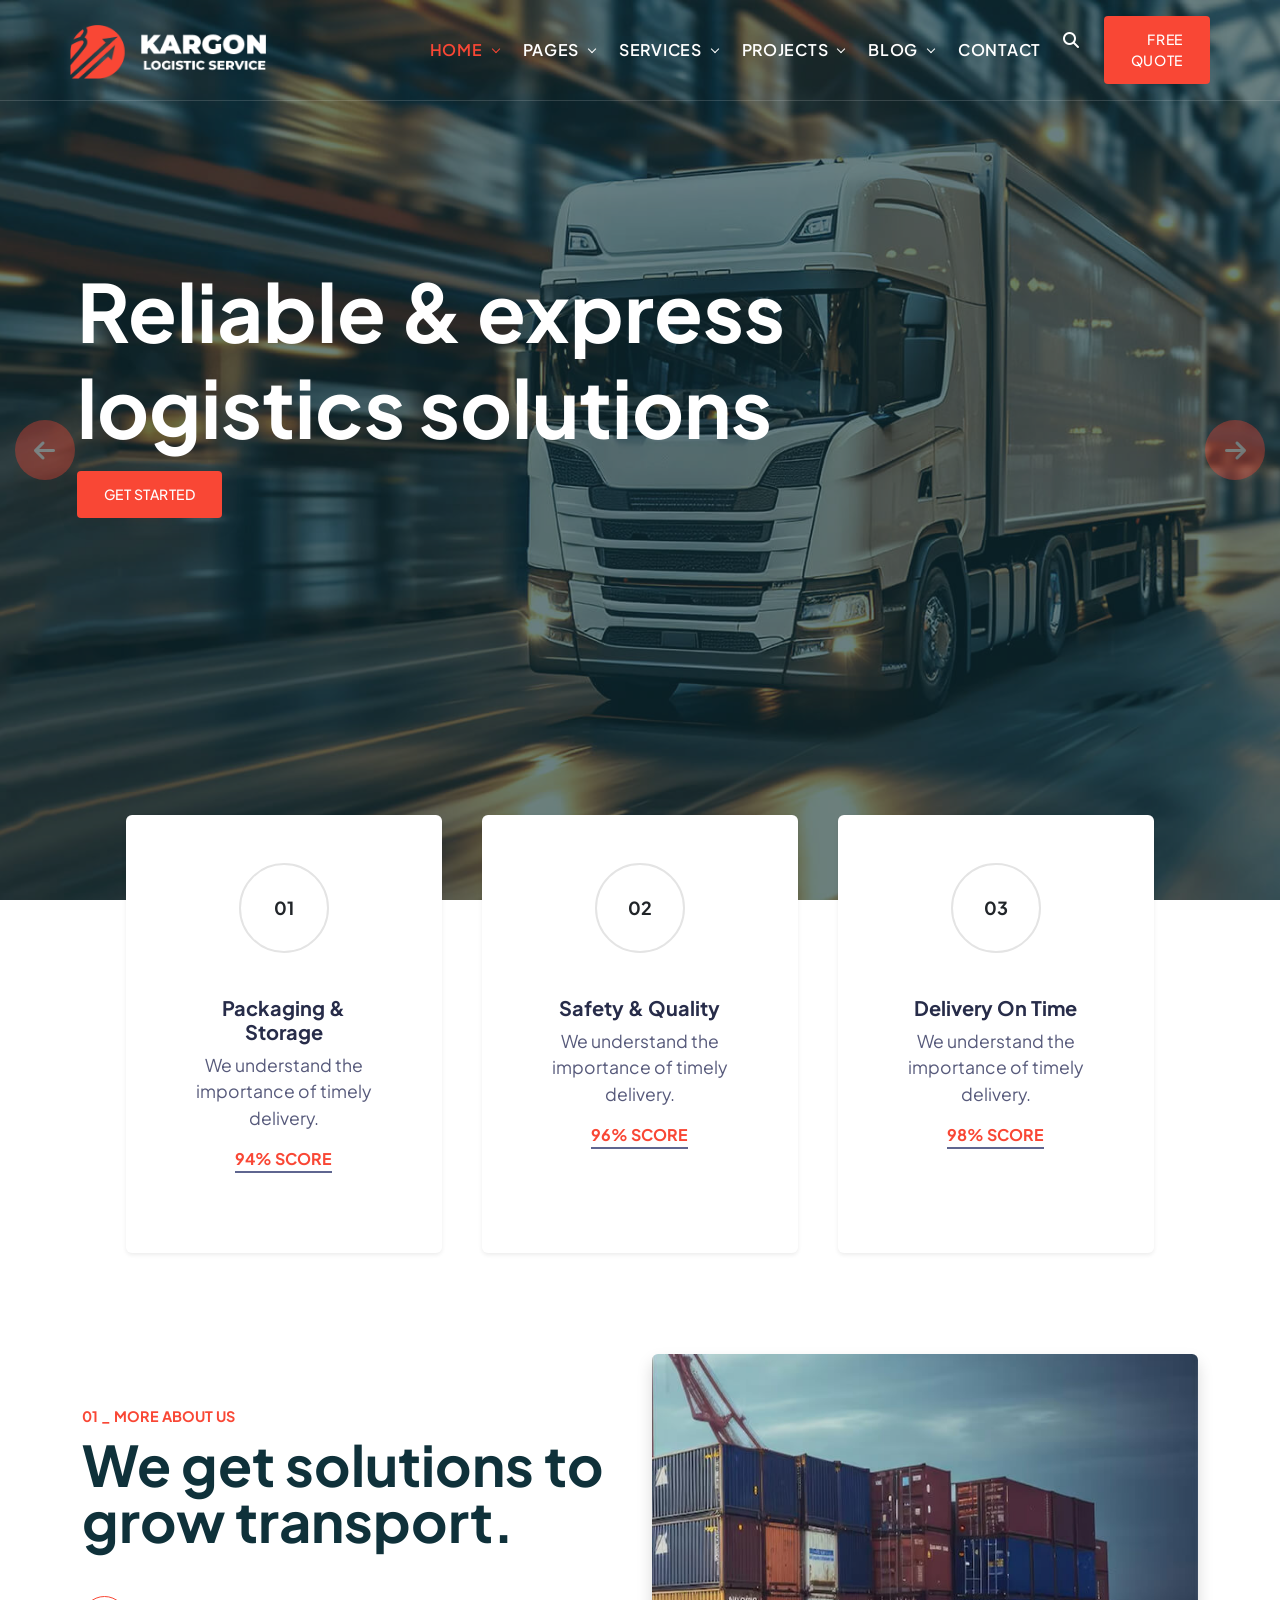
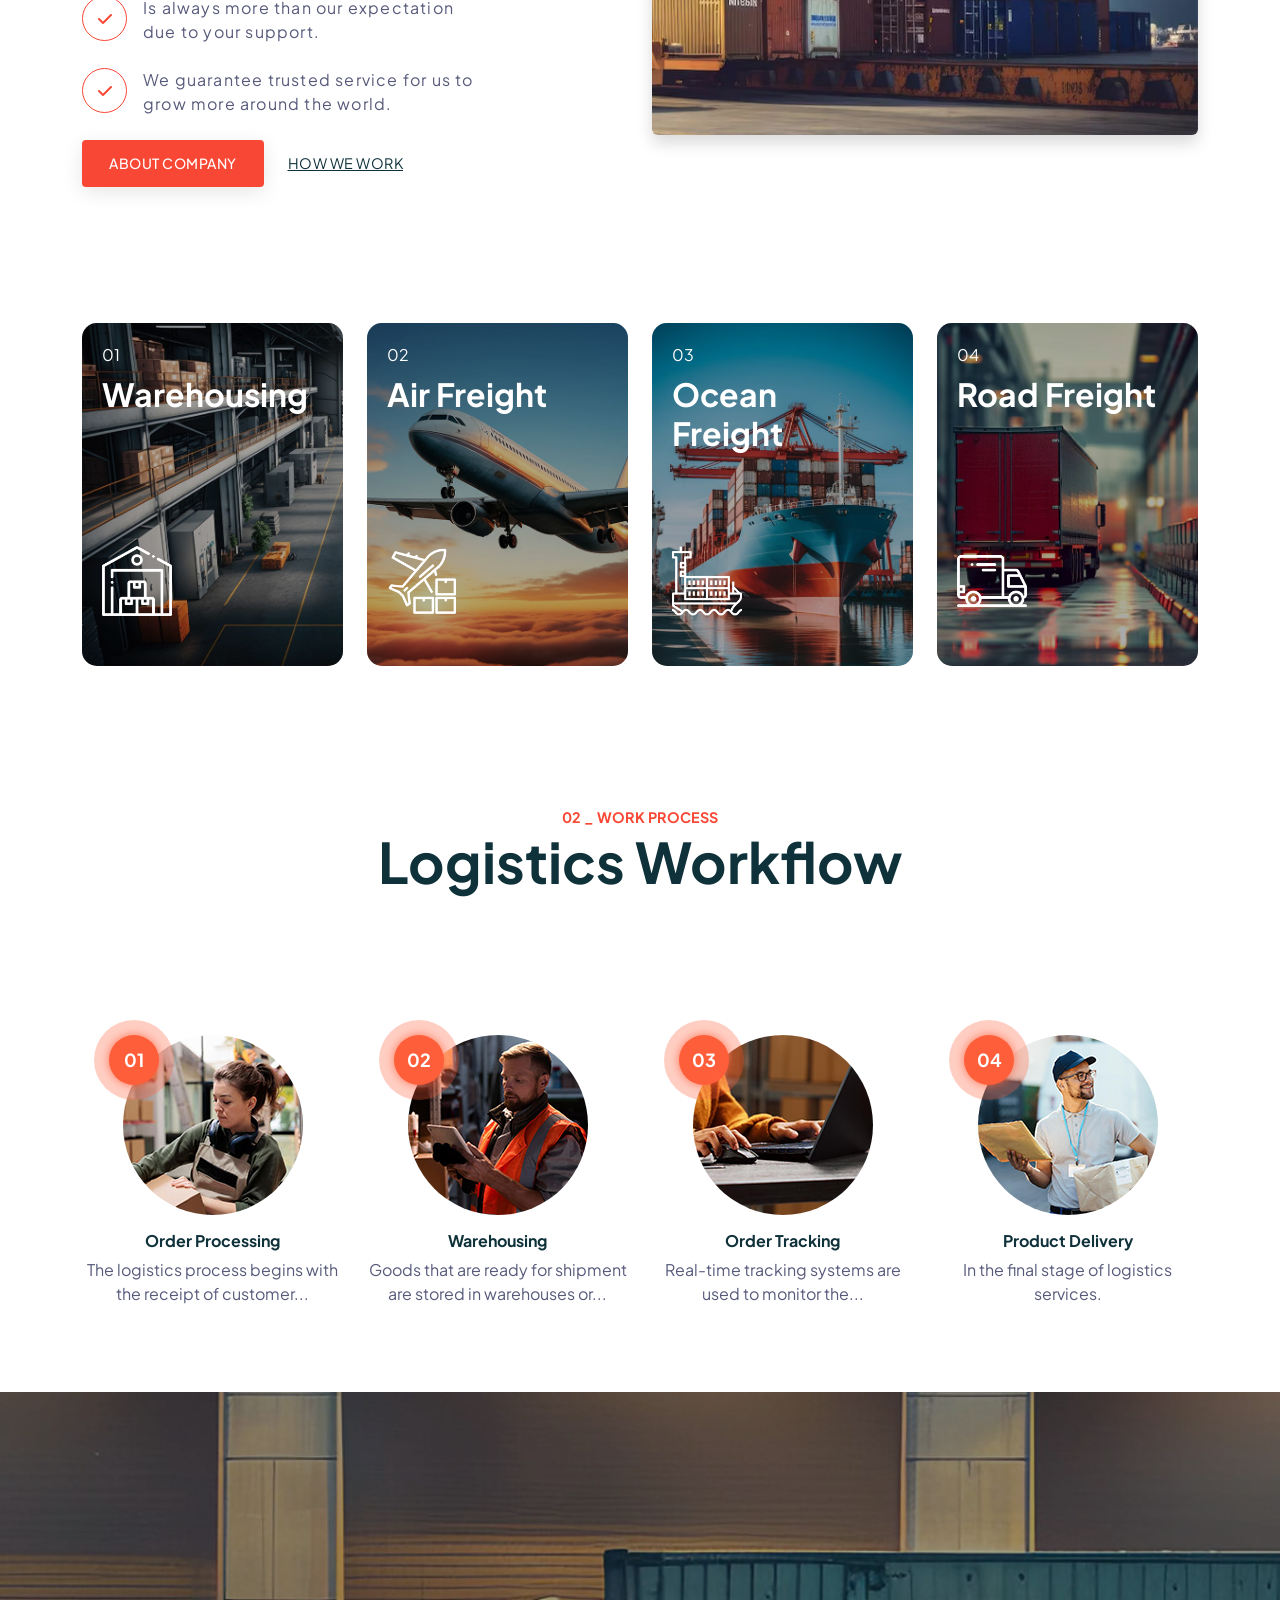
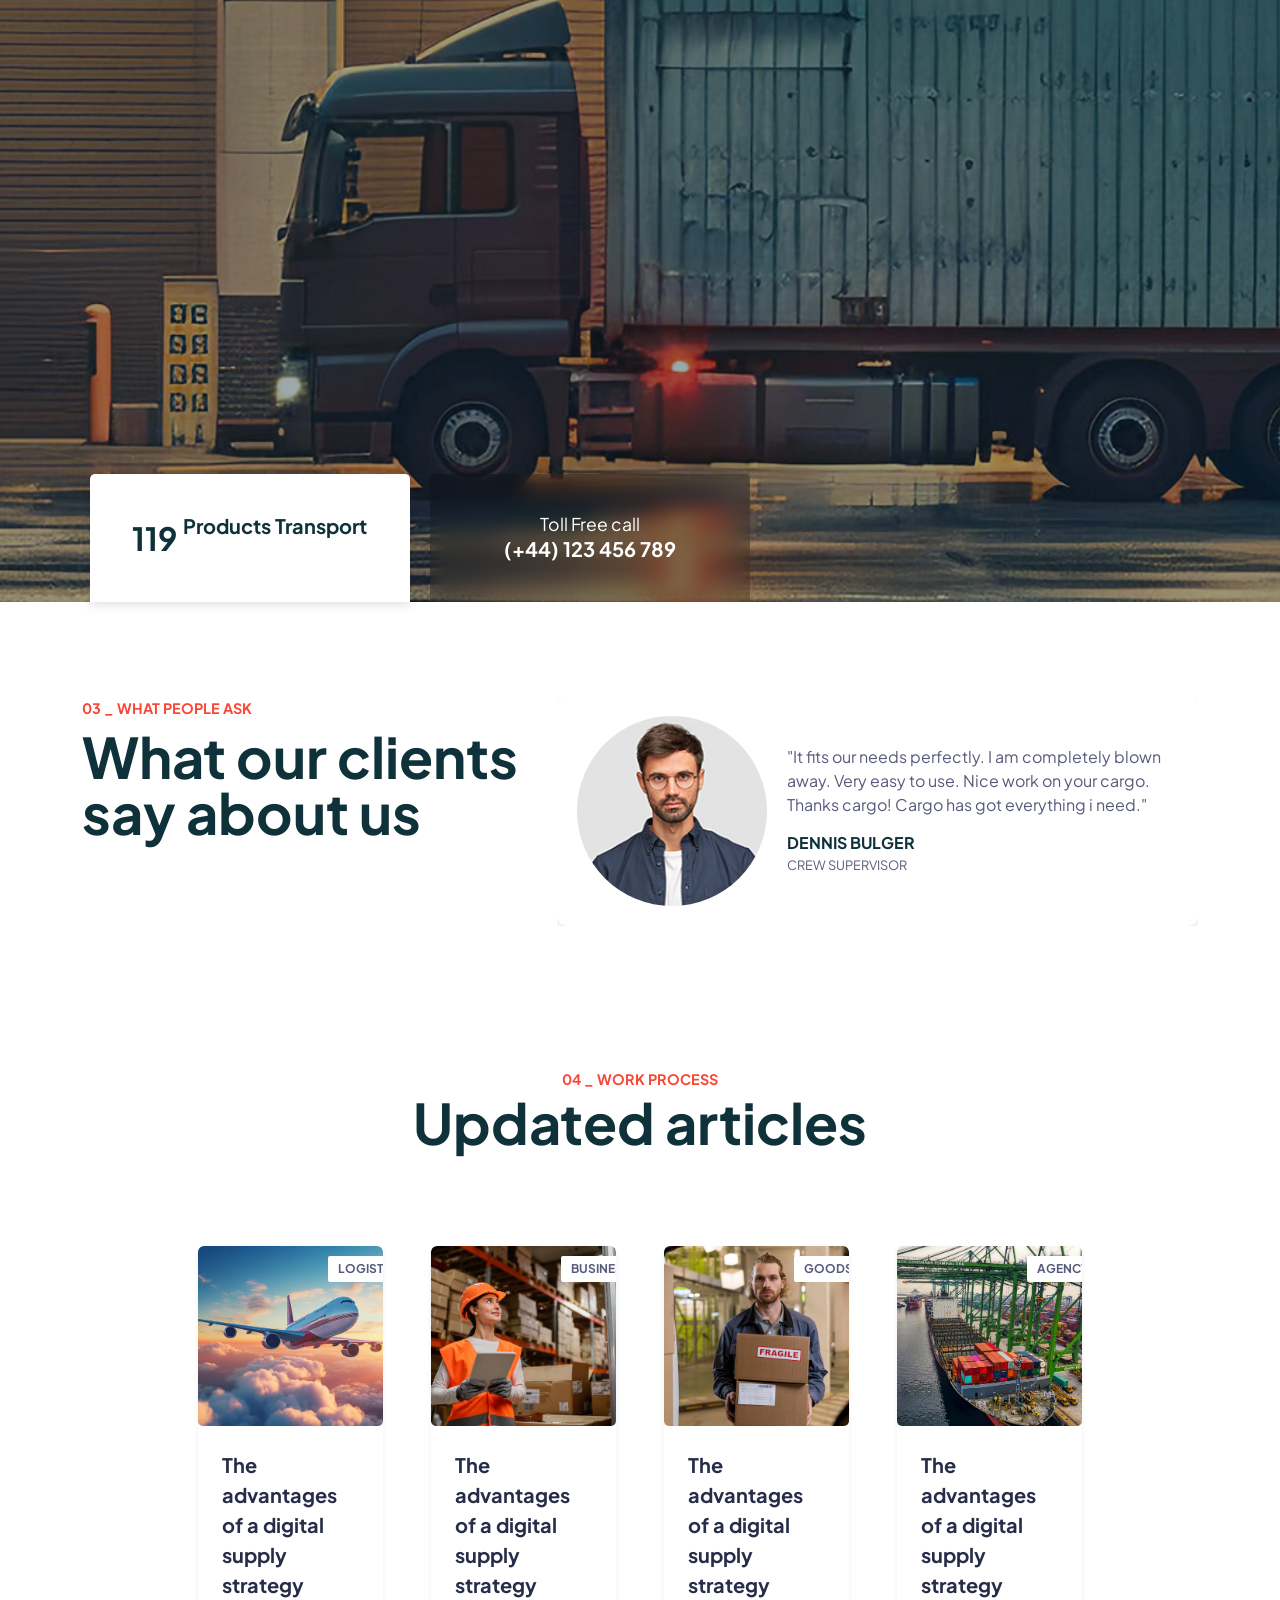
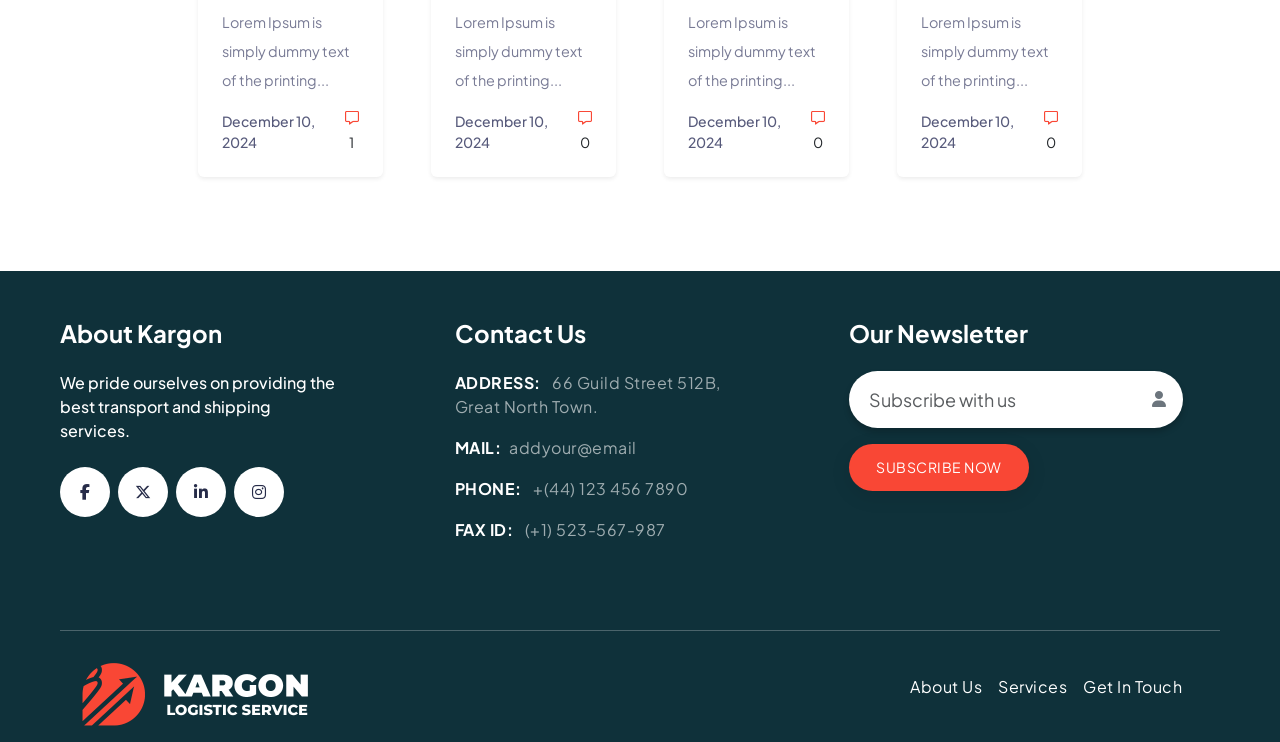
==== commit 74844559: "Added new feature" ====
--- a/index.html
+++ b/index.html
@@ -44,7 +44,7 @@
                 </a>
                 <ul class="dropdown-menu" aria-labelledby="navbarDropdown1">
                   <li><a class="dropdown-item info-color fs-6 fw-semibold  active" href="#">Home 01</a></li>
-                  <li><a class="dropdown-item info-color fs-6 fw-semibold" href="#">Home 02 - Dark Menu</a></li>
+                  <li><a class="dropdown-item info-color fs-6 fw-semibold" href="http://127.0.0.1:5500/Home2.html">Home 02 - Dark Menu</a></li>
                   <li><a class="dropdown-item info-color fs-6 fw-semibold" href="#">Home 03</a></li>
                 </ul>
               </li>
@@ -152,14 +152,14 @@
         <div class="carousel-item carousel-item1 active">
           <div class="carousel-overlay"></div>
           <div class="carousel-caption d-md-block">
-            <h1>Reliable & express <br> logistics solutions</h1>
+            <h1 class="mb-3 fw-bold custom-font-size">Reliable & express <br> logistics solutions</h1>
            <a class="primary-btn md text-white bg-color text-uppercase text-decoration-none fw-medium" href="/"><span> get started</span></a>
           </div>
         </div>
         <div class="carousel-item carousel-item2">
           <div class="carousel-overlay"></div>
           <div class="carousel-caption d-md-block">
-            <h1>Transport your <br> cargo everywhere</h1>
+            <h1 class="mb-3 fw-bold custom-font-size">Transport your <br> cargo everywhere</h1>
            <a class="primary-btn md text-white bg-color text-uppercase text-decoration-none fw-medium" href="/"><span> get started</span></a>
 
           </div>
@@ -167,7 +167,7 @@
         <div class="carousel-item carousel-item3">
           <div class="carousel-overlay"></div>
           <div class="carousel-caption d-md-block">
-            <h1>Provide simple <br> warehousing</h1>
+            <h1 class="mb-3 fw-bold custom-font-size">Provide simple <br> warehousing</h1>
 
            <a class="primary-btn md text-white bg-color text-uppercase text-decoration-none fw-medium" href="/"><span> get started</span></a>
           </div>
@@ -728,7 +728,6 @@
     </div>
   </footer>
   <!-- Footer-end -->
-   <!-- progress bar -->
   <script src="https://cdn.jsdelivr.net/npm/bootstrap@5.3.3/dist/js/bootstrap.bundle.min.js"></script>
   <script>
     document.addEventListener("DOMContentLoaded", () => {
@@ -741,14 +740,17 @@
   </script>
   <script>
     window.addEventListener("scroll", function () {
-      const header = document.querySelector("header");
-      if (window.scrollY > 50) {
-        header.classList.add("scrolled");
-      } else {
-        header.classList.remove("scrolled");
-      }
+        const header = document.querySelector("header");
+        const logo = document.querySelector(".navbar-brand img");
+        if (window.scrollY > 50) {
+            header.classList.add("scrolled");
+            logo.src = "./images/Logo2.png";
+        } else {
+            header.classList.remove("scrolled");
+            logo.src = "./images/Logo.png";
+        }
     });
-  </script>
+</script>
   <script>
     document.addEventListener("DOMContentLoaded", () => {
       const elements = document.querySelectorAll(".hidden");
@@ -801,5 +803,4 @@
     setInterval(changeSlide, 3000);
   </script>
 </body>
-
 </html>
--- a/css/style.css
+++ b/css/style.css
@@ -44,6 +44,15 @@
 }
 .display-32{
   font-size: 1.25rem;
+}
+.display-33 {
+  font-size: 1.2rem;
+}
+.custom-font-size {
+  font-size: 5rem;
+}
+.bg-none {
+  background: none !important;
 }
 /* header start */
 header{
@@ -132,14 +141,12 @@
   header.scrolled .nav-link {
     color: #272c49!important; 
   }
-  
-  header.scrolled .navbar-brand img {
-    filter: brightness(0); 
-  }
-  
   header.scrolled .fa-magnifying-glass {
     color: #272c49!important; 
   }
+  header.scrolled .navbar-nav .nav-link.active {
+    color: #f94735!important;
+}
 /* header end */
 /* banner start */
 .carousel-item1 {
@@ -186,11 +193,6 @@
     text-align: left;
     animation: moveUp 1s ease-out;
     animation-fill-mode: both;
-}
-.carousel-caption h1 {
-    font-size: 5rem;
-    font-weight: bold;
-    margin-bottom: 30px;
 }
 .carousel-control-prev i,
 .carousel-control-next i {
@@ -612,4 +614,60 @@
     right: 35px;
     top: 7px;
 }
-/* Footer-end */+/* Footer-end */
+/* ############################# Home2-Page-Css ################################### */
+/* Banner Section */
+.Transportation-Banner {
+  height: 100vh;
+  display: flex;
+  align-items: center;
+  justify-content: center;
+  position: relative;
+  overflow: hidden;
+}
+.Transportation-Banner .carousel-item {
+  background-image: url('../images/homebanner.jpg');
+  background-size: cover;
+  background-position: center;
+  background-repeat: no-repeat;
+  height: 100vh;
+  position: relative;
+}
+.Transportation-Banner .carousel-item::before {
+  content: "";
+  position: absolute;
+  top: 0;
+  left: 0;
+  width: 100%;
+  background: linear-gradient(-90deg, rgba(0, 0, 0, 0) 0%, #0F313A 65%);
+  opacity: 0.95;
+}
+.main-heading {
+  height: 50vh;
+  z-index: 2;
+  text-align: left;
+  color: #fff;
+}
+.carousel-item .left-text {
+  position: absolute;
+  transform: rotate(-90deg) translate(-50%, 50%);
+  transform-origin: 0 50%;
+  transition: 1s cubic-bezier(0.7, 0, 0.3, 1) !important;
+  top: 48%;
+  left: 18px;
+  z-index: 9;
+}
+.main-heading p{
+  letter-spacing: 1.2px;
+}
+.main-heading button i {
+    width: 60px;
+    height: 60px;
+    border: none;
+    border-radius: 50%;
+    font-size: 1.5rem;
+    display: flex;
+    align-items: center;
+    justify-content: center;
+    transition: opacity 0.3s ease-in-out;
+}
--- a/css/media.css
+++ b/css/media.css
@@ -24,6 +24,9 @@
     .carousel-caption h1{
         font-size: 45px !important;
     }
+    .main-heading h1 {
+      font-size: 37px !important;
+  }
     .carousel-control-prev.slider-btn,
 .carousel-control-next.slider-btn{
     display: none !important;
@@ -68,7 +71,6 @@
     padding: 2rem; 
   }
 }
-
 @media (min-width: 768px) {
   .custom-card {
     max-width: 350px; 
@@ -109,4 +111,18 @@
   .counter-box, .counter-box1 {
       max-width: 45%;
   }
-  }+  .main-heading {
+    height: 50vh;
+    position: absolute;
+    top: 27%;
+    /* left: 76px; */
+    z-index: 2;
+    text-align: left;
+    color: #fff;
+}
+  }
+  @media (max-width: 320px) {
+    .Explore-btn {
+        font-size: 18px !important;
+    }
+}
